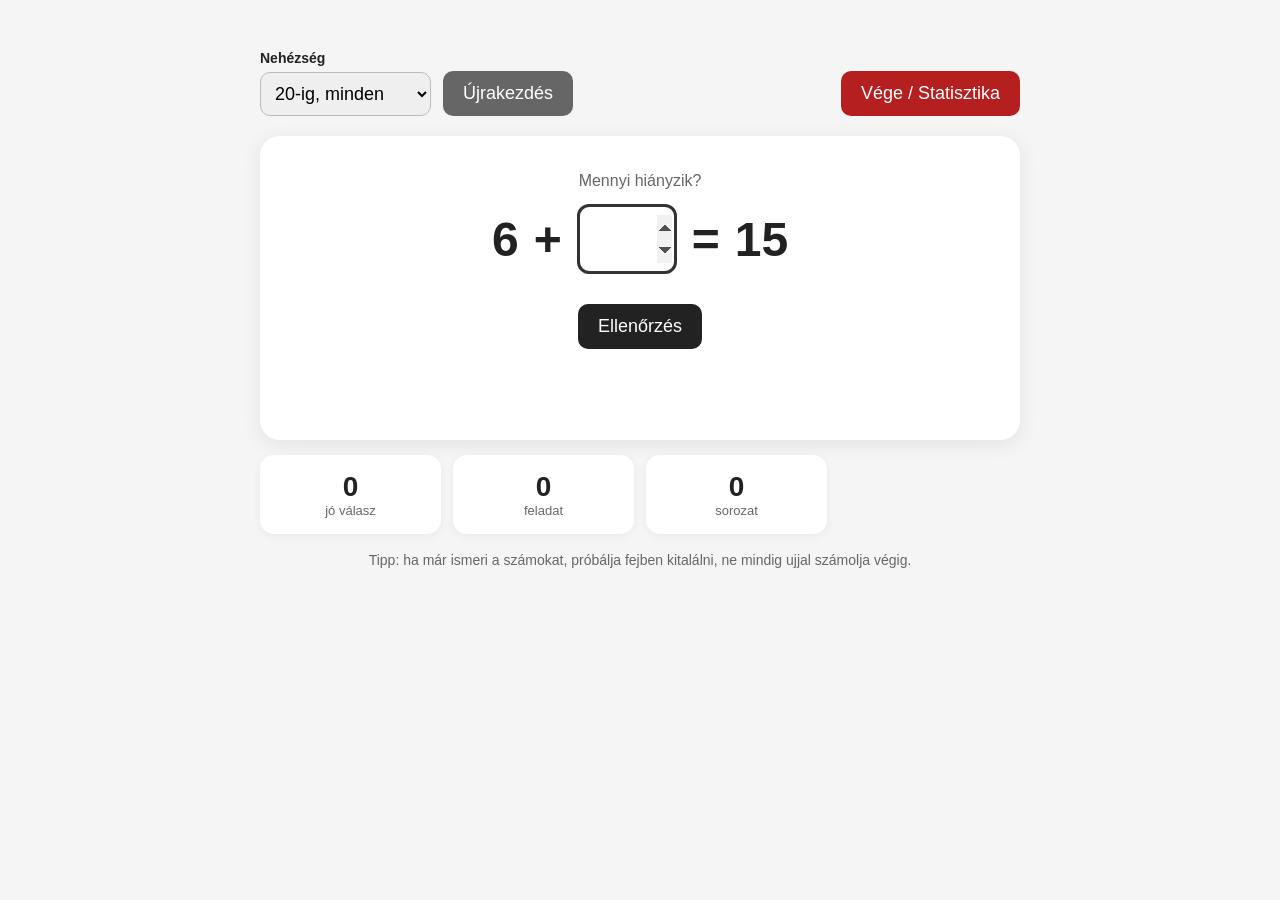
==== index.html @ 3ef678e2 "Add files via upload" ====
<!doctype html>
<html lang="hu">
<head>
    <meta charset="utf-8">
    <meta name="viewport" content="width=device-width, initial-scale=1">
    <title>Kiegészítés 20-ig</title>
    <style>
        * { box-sizing: border-box; }

        body {
            font-family: Arial, sans-serif;
            background: #f5f5f5;
            color: #222;
            margin: 0;
            padding: 20px;
        }

        .app {
            max-width: 760px;
            margin: 30px auto;
        }

        .toolbar {
            display: flex;
            gap: 12px;
            flex-wrap: wrap;
            align-items: end;
            margin-bottom: 20px;
        }

        label {
            font-size: 14px;
            font-weight: bold;
        }

        select, button, input { font-size: 18px; }

        select {
            display: block;
            margin-top: 6px;
            padding: 10px;
            border-radius: 10px;
            border: 1px solid #bbb;
        }

        button {
            padding: 12px 20px;
            border: 0;
            border-radius: 10px;
            cursor: pointer;
            background: #222;
            color: white;
        }

        button.secondary { background: #666; }
        button.finish { background: #b51f1f; margin-left: auto; }

        .card {
            background: white;
            border-radius: 20px;
            padding: 36px 20px;
            text-align: center;
            box-shadow: 0 4px 20px rgba(0,0,0,0.08);
        }

        .question-label { color: #666; margin-bottom: 14px; }

        .equation {
            display: flex;
            justify-content: center;
            align-items: center;
            gap: 15px;
            font-size: 48px;
            font-weight: bold;
            flex-wrap: wrap;
        }

        #answer {
            width: 100px;
            height: 70px;
            font-size: 42px;
            text-align: center;
            border-radius: 12px;
            border: 3px solid #bbb;
        }

        #answer:focus { outline: none; border-color: #333; }

        #feedback {
            margin-top: 20px;
            min-height: 35px;
            font-size: 22px;
            font-weight: bold;
        }

        .stats {
            display: grid;
            grid-template-columns: repeat(4, 1fr);
            gap: 12px;
            margin-top: 15px;
        }

        .stat {
            background: white;
            border-radius: 14px;
            padding: 16px;
            text-align: center;
            box-shadow: 0 2px 10px rgba(0,0,0,0.05);
        }

        .stat-number { font-size: 28px; font-weight: bold; }
        .stat-label { font-size: 13px; color: #666; }

        .tip {
            text-align: center;
            color: #666;
            font-size: 14px;
            margin-top: 18px;
        }

        .modal-backdrop {
            position: fixed;
            inset: 0;
            background: rgba(0,0,0,0.55);
            display: none;
            align-items: center;
            justify-content: center;
            padding: 20px;
            z-index: 1000;
        }

        .modal-backdrop.show { display: flex; }

        .modal {
            width: min(900px, 100%);
            max-height: 90vh;
            overflow: auto;
            background: white;
            border-radius: 20px;
            padding: 24px;
            box-shadow: 0 12px 50px rgba(0,0,0,0.25);
        }

        .modal-header {
            display: flex;
            justify-content: space-between;
            align-items: center;
            gap: 16px;
            margin-bottom: 16px;
        }

        .modal h2 { margin: 0; }

        .summary-grid {
            display: grid;
            grid-template-columns: repeat(4, 1fr);
            gap: 10px;
            margin: 18px 0 22px;
        }

        .summary-box {
            background: #f1f1f1;
            border-radius: 12px;
            padding: 14px;
            text-align: center;
        }

        .summary-box strong {
            display: block;
            font-size: 24px;
            margin-bottom: 4px;
        }

        table {
            width: 100%;
            border-collapse: collapse;
            font-size: 15px;
        }

        th, td {
            border-bottom: 1px solid #ddd;
            padding: 10px 8px;
            text-align: left;
        }

        th { background: #f7f7f7; position: sticky; top: 0; }
        tr.wrong { background: #fff0f0; }
        tr.correct-row { background: #f3fff3; }
        .status-ok { color: #087a16; font-weight: bold; }
        .status-wrong { color: #b00020; font-weight: bold; }

        .empty-state {
            padding: 30px 10px;
            text-align: center;
            color: #666;
        }

        .modal-actions {
            display: flex;
            gap: 10px;
            justify-content: flex-end;
            margin-top: 20px;
            flex-wrap: wrap;
        }

        @media print {
            body { background: white; padding: 0; }
            .app { display: none !important; }
            .modal-backdrop { position: static; display: block !important; background: white; padding: 0; }
            .modal { width: 100%; max-height: none; overflow: visible; box-shadow: none; border-radius: 0; padding: 0; }
            .modal-header button, .modal-actions { display: none !important; }
            .modal-header { margin-bottom: 10px; }
            .summary-grid { grid-template-columns: repeat(4, 1fr); }
            th { position: static; }
            tr { break-inside: avoid; }
        }

        @media (max-width: 650px) {
            .equation { font-size: 34px; }
            #answer { width: 80px; height: 60px; font-size: 34px; }
            .stats, .summary-grid { grid-template-columns: repeat(2, 1fr); }
            button.finish { margin-left: 0; }
            table { font-size: 13px; }
            th, td { padding: 8px 5px; }
        }
    </style>
</head>
<body>

<div class="app">
    <div class="toolbar">
        <label>
            Nehézség
            <select id="level">
                <option value="10">10-en belül</option>
                <option value="20easy">20-ig, könnyebb</option>
                <option value="20" selected>20-ig, minden</option>
            </select>
        </label>

        <button id="reset" class="secondary">Újrakezdés</button>
        <button id="finish" class="finish">Vége / Statisztika</button>
    </div>

    <div class="card">
        <div class="question-label">Mennyi hiányzik?</div>

        <div class="equation">
            <span id="start">7</span>
            <span>+</span>
            <input id="answer" type="number" min="0" max="20">
            <span>=</span>
            <span id="target">12</span>
        </div>

        <div style="margin-top: 30px;">
            <button id="check">Ellenőrzés</button>
        </div>

        <div id="feedback"></div>
    </div>

    <div class="stats">
        <div class="stat">
            <div class="stat-number" id="correct">0</div>
            <div class="stat-label">jó válasz</div>
        </div>
        <div class="stat">
            <div class="stat-number" id="total">0</div>
            <div class="stat-label">feladat</div>
        </div>
        <div class="stat">
            <div class="stat-number" id="streak">0</div>
            <div class="stat-label">sorozat</div>
        </div>
    </div>

    <div class="tip">
        Tipp: ha már ismeri a számokat, próbálja fejben kitalálni, ne mindig ujjal számolja végig.
    </div>
</div>

<div id="statsModal" class="modal-backdrop">
    <div class="modal">
        <div class="modal-header">
            <h2>Gyakorlás eredménye</h2>
            <button id="closeStats" class="secondary">Bezárás</button>
        </div>

        <div class="summary-grid">
            <div class="summary-box"><strong id="sumTotal">0</strong>feladat</div>
            <div class="summary-box"><strong id="sumCorrect">0</strong>helyes</div>
            <div class="summary-box"><strong id="sumPercent">0%</strong>eredmény</div>
            <div class="summary-box"><strong id="sumAvg">–</strong>medián válaszidő</div>
        </div>

        <div id="resultTableWrap"></div>

        <div class="modal-actions">
            <button id="printStats" class="secondary">Nyomtatás / PDF</button>
            <button id="downloadTxt" class="secondary">TXT letöltés</button>
            <button id="continueBtn" class="secondary">Folytatás</button>
            <button id="restartFromStats">Új gyakorlás</button>
        </div>
    </div>
</div>

<script>
let a = 7;
let b = 12;
let correct = 0;
let total = 0;
let streak = 0;
let locked = false;
let history = [];
let nextQuestionTimer = null;

let questionStartedAt = performance.now();

const startEl = document.getElementById("start");
const targetEl = document.getElementById("target");
const answerEl = document.getElementById("answer");
const feedbackEl = document.getElementById("feedback");
const correctEl = document.getElementById("correct");
const totalEl = document.getElementById("total");
const streakEl = document.getElementById("streak");
const checkButton = document.getElementById("check");
const levelEl = document.getElementById("level");
const statsModal = document.getElementById("statsModal");

function randomInt(min, max) {
    return Math.floor(Math.random() * (max - min + 1)) + min;
}

function formatSeconds(seconds) {
    return seconds.toFixed(1).replace(".", ",") + " mp";
}

function newQuestion() {
    if (nextQuestionTimer) { clearTimeout(nextQuestionTimer); nextQuestionTimer = null; }
    const level = levelEl.value;

    if (level === "10") {
        a = randomInt(1, 9);
        b = randomInt(a + 1, 10);
    } else if (level === "20easy") {
        if (Math.random() < 0.5) {
            a = randomInt(1, 9);
            b = randomInt(a + 1, 10);
        } else {
            a = randomInt(10, 19);
            b = randomInt(a + 1, 20);
        }
    } else {
        a = randomInt(1, 19);
        b = randomInt(a + 1, 20);
    }

    startEl.textContent = a;
    targetEl.textContent = b;
    answerEl.value = "";
    feedbackEl.textContent = "";
    locked = false;
    checkButton.textContent = "Ellenőrzés";
    answerEl.disabled = false;
    questionStartedAt = performance.now();
    answerEl.focus();
}

function checkAnswer() {
    if (locked) {
        newQuestion();
        return;
    }

    const value = answerEl.value.trim();
    if (value === "") {
        feedbackEl.textContent = "Írj be egy számot!";
        feedbackEl.style.color = "#b00020";
        return;
    }

    const answer = Number(value);
    const solution = b - a;
    const seconds = (performance.now() - questionStartedAt) / 1000;
    const isCorrect = answer === solution;

    total++;

    if (isCorrect) {
        correct++;
        streak++;
        feedbackEl.textContent = "✓ Ügyes!";
        feedbackEl.style.color = "green";
    } else {
        streak = 0;
        feedbackEl.textContent = "✗ A helyes válasz: " + solution;
        feedbackEl.style.color = "red";
    }

    history.push({
        number: total,
        a: a,
        b: b,
        answer: answer,
        solution: solution,
        correct: isCorrect,
        seconds: seconds
    });

    correctEl.textContent = correct;
    totalEl.textContent = total;
    streakEl.textContent = streak;

    locked = true;
    answerEl.disabled = true;
    checkButton.textContent = "Következő";

    // Rövid ideig látszik a visszajelzés, aztán automatikusan jön a következő.
    nextQuestionTimer = setTimeout(function() {
        nextQuestionTimer = null;
        newQuestion();
    }, 1000);
}

function renderStats() {
    document.getElementById("sumTotal").textContent = total;
    document.getElementById("sumCorrect").textContent = correct;
    document.getElementById("sumPercent").textContent = total ? Math.round(correct / total * 100) + "%" : "0%";

    if (history.length) {
        const times = history.map(item => item.seconds).sort((x, y) => x - y);
        const middle = Math.floor(times.length / 2);
        const median = times.length % 2
            ? times[middle]
            : (times[middle - 1] + times[middle]) / 2;
        document.getElementById("sumAvg").textContent = formatSeconds(median);
    } else {
        document.getElementById("sumAvg").textContent = "–";
    }

    const wrap = document.getElementById("resultTableWrap");

    if (history.length === 0) {
        wrap.innerHTML = '<div class="empty-state">Még nincs megoldott feladat.</div>';
        return;
    }

    let html = `
        <table>
            <thead>
                <tr>
                    <th>#</th>
                    <th>Feladat</th>
                    <th>Válasz</th>
                    <th>Helyes</th>
                    <th>Idő</th>
                    <th>Eredmény</th>
                </tr>
            </thead>
            <tbody>
    `;

    for (const item of history) {
        html += `
            <tr class="${item.correct ? 'correct-row' : 'wrong'}">
                <td>${item.number}.</td>
                <td><strong>${item.a} + ? = ${item.b}</strong></td>
                <td>${item.answer}</td>
                <td>${item.solution}</td>
                <td>${formatSeconds(item.seconds)}</td>
                <td class="${item.correct ? 'status-ok' : 'status-wrong'}">${item.correct ? '✓ jó' : '✗ hibás'}</td>
            </tr>
        `;
    }

    html += "</tbody></table>";
    wrap.innerHTML = html;
}


function downloadStatsTxt() {
    const percent = total ? Math.round(correct / total * 100) : 0;
    const times = history.map(item => item.seconds).sort((x, y) => x - y);
    const middle = Math.floor(times.length / 2);
    const median = history.length
        ? (times.length % 2 ? times[middle] : (times[middle - 1] + times[middle]) / 2)
        : 0;

    let text = "KIEGÉSZÍTÉS GYAKORLÁS – EREDMÉNY\n";
    text += "================================\n\n";
    text += `Feladatok: ${total}\n`;
    text += `Helyes: ${correct}\n`;
    text += `Eredmény: ${percent}%\n`;
    text += `Medián válaszidő: ${history.length ? formatSeconds(median) : "–"}\n\n`;
    text += "RÉSZLETES EREDMÉNYEK\n";
    text += "---------------------\n";

    for (const item of history) {
        text += `${item.number}. ${item.a} + ? = ${item.b} | válasz: ${item.answer} | helyes: ${item.solution} | idő: ${formatSeconds(item.seconds)} | ${item.correct ? "JÓ" : "HIBÁS"}\n`;
    }

    const blob = new Blob([text], { type: "text/plain;charset=utf-8" });
    const url = URL.createObjectURL(blob);
    const link = document.createElement("a");
    const now = new Date();
    const stamp = [
        now.getFullYear(),
        String(now.getMonth() + 1).padStart(2, "0"),
        String(now.getDate()).padStart(2, "0"),
        "_",
        String(now.getHours()).padStart(2, "0"),
        String(now.getMinutes()).padStart(2, "0")
    ].join("");

    link.href = url;
    link.download = `kiegeszites_eredmeny_${stamp}.txt`;
    document.body.appendChild(link);
    link.click();
    link.remove();
    URL.revokeObjectURL(url);
}

function showStats() {
    if (nextQuestionTimer) { clearTimeout(nextQuestionTimer); nextQuestionTimer = null; }
    renderStats();
    statsModal.classList.add("show");
}

function hideStats() {
    statsModal.classList.remove("show");
    if (!locked) answerEl.focus();
}

function resetPractice() {
    if (nextQuestionTimer) { clearTimeout(nextQuestionTimer); nextQuestionTimer = null; }
    correct = 0;
    total = 0;
    streak = 0;
    history = [];
    correctEl.textContent = "0";
    totalEl.textContent = "0";
    streakEl.textContent = "0";
    hideStats();
    newQuestion();
}

checkButton.addEventListener("click", checkAnswer);

answerEl.addEventListener("keydown", function(event) {
    if (event.key === "Enter") checkAnswer();
});

levelEl.addEventListener("change", newQuestion);
document.getElementById("reset").addEventListener("click", resetPractice);
document.getElementById("finish").addEventListener("click", showStats);
document.getElementById("closeStats").addEventListener("click", hideStats);
document.getElementById("printStats").addEventListener("click", function() { window.print(); });
document.getElementById("downloadTxt").addEventListener("click", downloadStatsTxt);
document.getElementById("continueBtn").addEventListener("click", hideStats);
document.getElementById("restartFromStats").addEventListener("click", resetPractice);

statsModal.addEventListener("click", function(event) {
    if (event.target === statsModal) hideStats();
});

newQuestion();
</script>

</body>
</html>
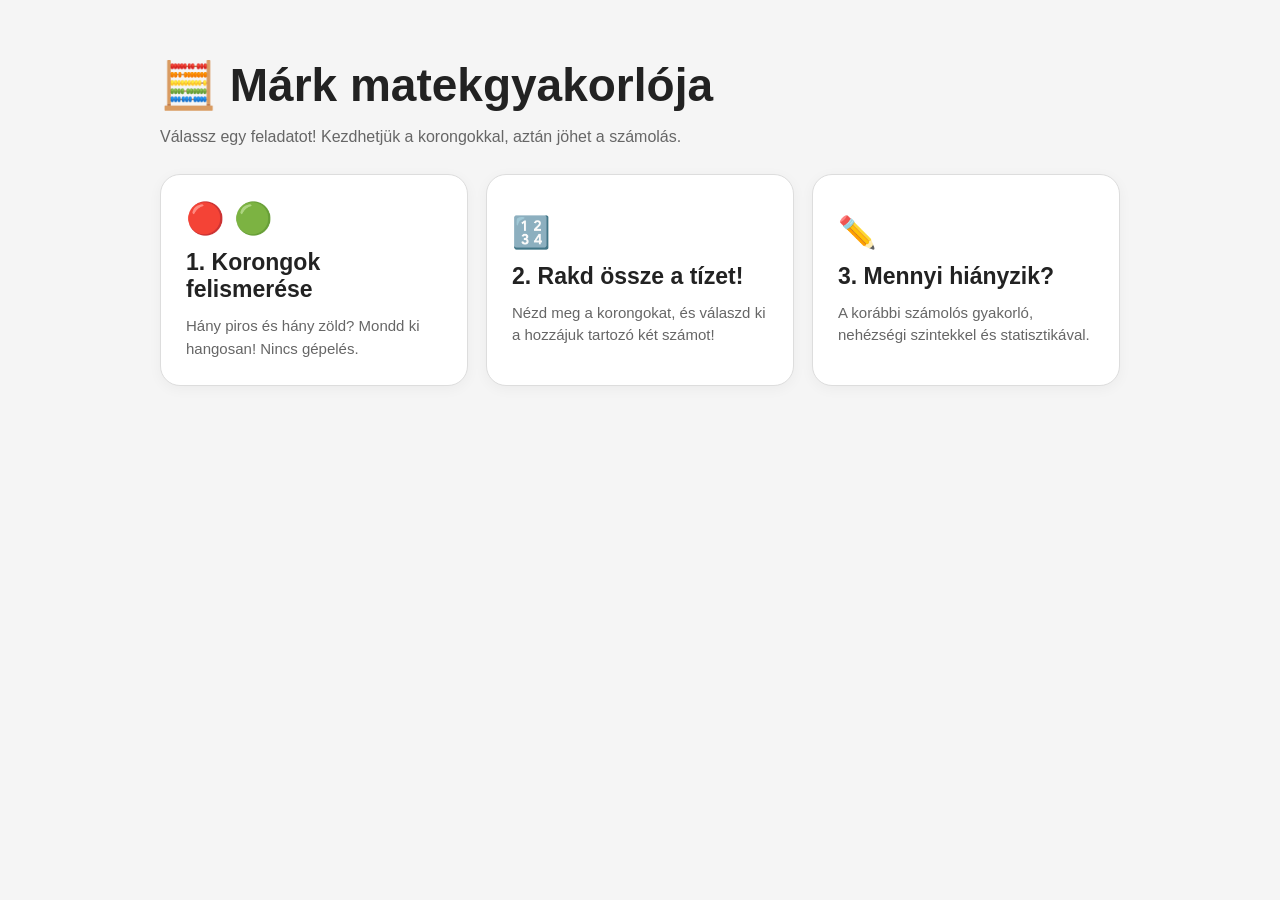
==== commit 0fc501d8: "Korongos matekfeladatok es statisztika" ====
--- a/index.html
+++ b/index.html
@@ -4,7 +4,7 @@
 <head>
     <meta charset="utf-8">
     <meta name="viewport" content="width=device-width, initial-scale=1">
-    <title>Kiegészítés 20-ig</title>
+    <title>Márk matekgyakorlója</title>
     <style>
         * { box-sizing: border-box; }
 
@@ -205,6 +205,8 @@
         }
 
         @media print {
+            body:has(#choiceStatsModal.show) #statsModal { display:none !important; }
+            body:has(#statsModal.show) #choiceStatsModal { display:none !important; }
             body { background: white; padding: 0; }
             .app { display: none !important; }
             .modal-backdrop { position: static; display: block !important; background: white; padding: 0; }
@@ -224,11 +226,103 @@
             table { font-size: 13px; }
             th, td { padding: 8px 5px; }
         }
+
+        .home, .practice-view {max-width:960px;margin:24px auto;}
+        .home h1 {font-size:clamp(30px,5vw,46px);margin-bottom:8px;}
+        .home p {color:#666;margin-bottom:28px;}
+        .mode-grid {display:grid;grid-template-columns:repeat(auto-fit,minmax(245px,1fr));gap:18px;}
+        .mode-card {display:block;text-align:left;background:white;color:#222;border:1px solid #ddd;border-radius:20px;padding:25px;min-height:195px;box-shadow:0 3px 14px #0000000b;}
+        .mode-card strong {display:block;font-size:23px;margin:12px 0;}
+        .mode-card small {display:block;color:#666;font-size:15px;line-height:1.5;}
+        .mode-card:hover {border-color:#777;transform:translateY(-2px);}
+        .mode-icon {font-size:31px;}
+        .practice-view {display:none;}
+        .back-button {background:transparent;color:#444;border:1px solid #bbb;margin-bottom:16px;font-size:16px;}
+        .practice-panel {background:white;border-radius:20px;padding:24px;box-shadow:0 4px 20px #0000000c;}
+        .practice-head {display:flex;align-items:center;justify-content:space-between;gap:12px;flex-wrap:wrap;}
+        .practice-head h2 {margin:0;font-size:23px;}
+        .disc-grid {display:grid;grid-template-columns:repeat(5,minmax(0,1fr));gap:8px;margin:24px auto 16px;max-width:900px;}
+        .disc {width:100%;aspect-ratio:1;border-radius:50%;background:#14a34a;}
+        .disc.red {background:#df2424;}
+        .disc.green {background:#14a34a;}
+        .disc-equation {text-align:center;font-size:clamp(26px,5vw,36px);font-weight:bold;margin:14px 0;}
+        .red-text {color:#df2424;} .green-text {color:#149c46;}
+        .answer-toggle {width:100%;background:transparent;color:#333;border:1px solid #bbb;margin-top:12px;}
+        .muted-note {color:#777;text-align:center;font-size:15px;margin-top:12px;}
+        .choice-layout {display:grid;grid-template-columns:1fr 1fr;gap:20px;margin-top:22px;}
+        .choice-column h3 {text-align:center;margin:0 0 12px;}
+        .number-choices {display:grid;grid-template-columns:repeat(3,minmax(0,1fr));gap:8px;}
+        .number-choice {background:#fafafa;border:2px solid #ddd;color:#222;font-size:clamp(22px,4vw,34px);font-weight:bold;min-height:65px;padding:6px;}
+        .number-choice.red-choice {color:#df2424;} .number-choice.green-choice {color:#149c46;}
+        .number-choice.selected-red {background:#ffe4e4;border-color:#df2424;}
+        .number-choice.selected-green {background:#e0f7e8;border-color:#149c46;}
+        .choice-result {font-size:clamp(30px,5vw,42px);font-weight:bold;text-align:center;margin:22px 0 10px;}
+        .choice-feedback {text-align:center;min-height:32px;font-size:21px;font-weight:bold;}
+        .choice-actions {display:flex;justify-content:center;gap:12px;flex-wrap:wrap;margin-top:16px;}
+        .choice-actions button:disabled {opacity:.4;cursor:not-allowed;}
+        @media(max-width:550px) {.practice-panel{padding:14px}.disc-grid{gap:5px}.choice-layout{gap:10px}.number-choices{gap:5px}.number-choice{min-height:53px}}
     </style>
 </head>
 <body>
 
-<div class="app">
+
+<section id="home" class="home">
+  <h1>🧮 Márk matekgyakorlója</h1>
+  <p>Válassz egy feladatot! Kezdhetjük a korongokkal, aztán jöhet a számolás.</p>
+  <div class="mode-grid">
+    <button class="mode-card" data-mode="discs"><span class="mode-icon">🔴 🟢</span><strong>1. Korongok felismerése</strong><small>Hány piros és hány zöld? Mondd ki hangosan! Nincs gépelés.</small></button>
+    <button class="mode-card" data-mode="choose"><span class="mode-icon">🔢</span><strong>2. Rakd össze a tízet!</strong><small>Nézd meg a korongokat, és válaszd ki a hozzájuk tartozó két számot!</small></button>
+    <button class="mode-card" data-mode="existing"><span class="mode-icon">✏️</span><strong>3. Mennyi hiányzik?</strong><small>A korábbi számolós gyakorló, nehézségi szintekkel és statisztikával.</small></button>
+  </div>
+</section>
+<section id="discsView" class="practice-view">
+  <button class="back-button" data-home>← Főmenü</button>
+  <div class="practice-panel">
+    <div class="practice-head"><h2>Fordítsd át a korongokat!</h2><button id="newDiscs" class="secondary">⤨ Új feladat</button></div>
+    <div id="discGrid" class="disc-grid" aria-label="Tíz piros és zöld korong"></div>
+    <div id="discEquation" class="disc-equation" aria-live="polite">? + ? = 10</div>
+    <button id="toggleDiscs" class="answer-toggle">Mutasd a választ</button>
+    <div class="muted-note">Márk mondja meg, mennyi a piros és mennyi a zöld. A választ te fedheted fel.</div>
+  </div>
+</section>
+<section id="chooseView" class="practice-view">
+  <button class="back-button" data-home>← Főmenü</button>
+  <div class="practice-panel">
+    <div class="practice-head"><h2>Rakd össze a tízet!</h2><button id="choiceStatsBtn" class="secondary">Vége / Statisztika</button></div>
+    <div id="choiceDiscGrid" class="disc-grid" aria-label="A kirakandó tíz korong"></div>
+    <div class="muted-note">Nézd meg a korongokat! Hány piros és hány zöld van?</div>
+    <div class="choice-layout">
+      <div class="choice-column"><h3 class="red-text">🔴 Piros</h3><div id="redChoices" class="number-choices"></div></div>
+      <div class="choice-column"><h3 class="green-text">🟢 Zöld</h3><div id="greenChoices" class="number-choices"></div></div>
+    </div>
+    <div id="choiceResult" class="choice-result"><span class="red-text">?</span> + <span class="green-text">?</span> = 10</div>
+    <div id="choiceFeedback" class="choice-feedback" aria-live="polite"></div>
+    <div class="choice-actions"><span id="choiceProgress" class="muted-note" aria-live="polite">0 feladat · 0 helyes</span></div>
+    <div class="muted-note">Válaszd ki pontosan a fenti piros és zöld korongok számát! A 0 is választható.</div>
+  </div>
+</section>
+
+<div id="choiceStatsModal" class="modal-backdrop" role="dialog" aria-modal="true" aria-label="Korongos gyakorlás eredménye">
+  <div class="modal">
+    <div class="modal-header"><h2>Korongos gyakorlás eredménye</h2><button id="closeChoiceStats" class="secondary">Bezárás</button></div>
+    <div class="summary-grid">
+      <div class="summary-box"><strong id="choiceSumTotal">0</strong>feladat</div>
+      <div class="summary-box"><strong id="choiceSumCorrect">0</strong>helyes</div>
+      <div class="summary-box"><strong id="choiceSumPercent">0%</strong>eredmény</div>
+      <div class="summary-box"><strong id="choiceSumMedian">–</strong>medián válaszidő</div>
+    </div>
+    <div id="choiceStatsTable"></div>
+    <div class="modal-actions">
+      <button id="printChoiceStats" class="secondary">Nyomtatás / PDF</button>
+      <button id="downloadChoiceStats" class="secondary">TXT letöltés</button>
+      <button id="continueChoiceStats" class="secondary">Folytatás</button>
+      <button id="restartChoiceStats">Új gyakorlás</button>
+    </div>
+  </div>
+</div>
+
+<div class="app" id="existingView" style="display:none">
+    <button class="back-button" data-home>← Főmenü</button>
     <div class="toolbar">
         <label>
             Nehézség
@@ -566,6 +660,186 @@
 });
 
 newQuestion();
+
+// Főmenü és a két új korongos gyakorlási mód.
+const homeView = document.getElementById('home');
+const views = {discs: document.getElementById('discsView'), choose: document.getElementById('chooseView'), existing: document.getElementById('existingView')};
+function showMode(mode) {
+    homeView.style.display = mode ? 'none' : 'block';
+    Object.entries(views).forEach(([name, view]) => { view.style.display = name === mode ? 'block' : 'none'; });
+    if (mode === 'discs') newDiscExercise();
+    if (mode === 'choose') resetChoiceExercise();
+    if (mode === 'existing') answerEl.focus();
+    window.scrollTo(0, 0);
+}
+document.querySelectorAll('[data-mode]').forEach(btn => btn.addEventListener('click', () => showMode(btn.dataset.mode)));
+document.querySelectorAll('[data-home]').forEach(btn => btn.addEventListener('click', () => {
+    if (nextQuestionTimer) { clearTimeout(nextQuestionTimer); nextQuestionTimer = null; }
+    if (choiceNextTimer !== null) { clearTimeout(choiceNextTimer); choiceNextTimer = null; }
+    statsModal.classList.remove('show');
+    choiceModal.classList.remove('show');
+    showMode(null);
+}));
+
+let redDiscCount = 0;
+let discAnswerVisible = false;
+function renderDiscs() {
+    const grid = document.getElementById('discGrid');
+    grid.replaceChildren();
+    for (let i = 0; i < 10; i++) {
+        const disc = document.createElement('div');
+        disc.className = 'disc ' + (i < redDiscCount ? 'red' : 'green');
+        grid.appendChild(disc);
+    }
+    document.getElementById('discEquation').innerHTML = discAnswerVisible
+        ? `<span class="red-text">${redDiscCount}</span> + <span class="green-text">${10-redDiscCount}</span> = 10`
+        : '<span class="red-text">?</span> + <span class="green-text">?</span> = 10';
+    document.getElementById('toggleDiscs').textContent = discAnswerVisible ? 'Takard el a választ' : 'Mutasd a választ';
+}
+function newDiscExercise() {
+    // Ne legyen kétszer egymás után ugyanaz a feladat.
+    let next;
+    do { next = randomInt(0, 10); } while (next === redDiscCount);
+    redDiscCount = next;
+    discAnswerVisible = false;
+    renderDiscs();
+}
+document.getElementById('newDiscs').addEventListener('click', newDiscExercise);
+document.getElementById('toggleDiscs').addEventListener('click', () => { discAnswerVisible = !discAnswerVisible; renderDiscs(); });
+
+let selectedRed = null;
+let selectedGreen = null;
+let choiceChecked = false;
+let targetChoiceRed = null;
+let choiceStartedAt = performance.now();
+let choiceHistory = [];
+let choiceNextTimer = null;
+const choiceModal = document.getElementById('choiceStatsModal');
+
+function renderChoiceDiscs() {
+    const grid = document.getElementById('choiceDiscGrid');
+    grid.replaceChildren();
+    for (let i = 0; i < 10; i++) {
+        const disc = document.createElement('div');
+        disc.className = 'disc ' + (i < targetChoiceRed ? 'red' : 'green');
+        grid.appendChild(disc);
+    }
+}
+function renderChoices() {
+    for (const [color, parentId, selected] of [['red','redChoices',selectedRed], ['green','greenChoices',selectedGreen]]) {
+        const parent = document.getElementById(parentId);
+        parent.replaceChildren();
+        for (let number = 0; number <= 10; number++) {
+            const btn = document.createElement('button');
+            btn.className = `number-choice ${color}-choice` + (number === selected ? ` selected-${color}` : '');
+            btn.textContent = number;
+            btn.disabled = choiceChecked;
+            btn.setAttribute('aria-pressed', number === selected ? 'true' : 'false');
+            btn.addEventListener('click', () => {
+                if (choiceChecked) return;
+                if (color === 'red') selectedRed = number;
+                else selectedGreen = number;
+                renderChoices();
+                if (selectedRed !== null && selectedGreen !== null) submitChoice();
+            });
+            parent.appendChild(btn);
+        }
+    }
+    document.getElementById('choiceResult').innerHTML = `<span class="red-text">${selectedRed ?? '?'}</span> + <span class="green-text">${selectedGreen ?? '?'}</span> = 10`;
+}
+function nextChoiceExercise() {
+    if (choiceNextTimer !== null) { clearTimeout(choiceNextTimer); choiceNextTimer = null; }
+    let next;
+    do { next = randomInt(0, 10); } while (next === targetChoiceRed);
+    targetChoiceRed = next;
+    selectedRed = null;
+    selectedGreen = null;
+    choiceChecked = false;
+    document.getElementById('choiceFeedback').textContent = '';
+    renderChoiceDiscs();
+    renderChoices();
+    choiceStartedAt = performance.now();
+}
+function updateChoiceProgress() {
+    const correctCount = choiceHistory.filter(x => x.correct).length;
+    document.getElementById('choiceProgress').textContent = `${choiceHistory.length} feladat · ${correctCount} helyes`;
+}
+function submitChoice() {
+    if (choiceChecked || selectedRed === null || selectedGreen === null) return;
+    choiceChecked = true;
+    const correctChoice = selectedRed === targetChoiceRed && selectedGreen === 10 - targetChoiceRed;
+    const seconds = (performance.now() - choiceStartedAt) / 1000;
+    choiceHistory.push({number: choiceHistory.length + 1, red: targetChoiceRed, green: 10 - targetChoiceRed, selectedRed, selectedGreen, correct: correctChoice, seconds});
+    const feedback = document.getElementById('choiceFeedback');
+    feedback.textContent = correctChoice ? '✓ Jó!' : `✗ Rossz! A helyes válasz: ${targetChoiceRed} + ${10 - targetChoiceRed}`;
+    feedback.style.color = correctChoice ? '#14843e' : '#b00020';
+    updateChoiceProgress();
+    renderChoices();
+    choiceNextTimer = setTimeout(() => { choiceNextTimer = null; nextChoiceExercise(); }, 1600);
+}
+function choiceMedian() {
+    if (!choiceHistory.length) return null;
+    const times = choiceHistory.map(x => x.seconds).sort((a,b) => a-b);
+    const mid = Math.floor(times.length / 2);
+    return times.length % 2 ? times[mid] : (times[mid-1]+times[mid])/2;
+}
+function renderChoiceStats() {
+    const total = choiceHistory.length;
+    const correctCount = choiceHistory.filter(x => x.correct).length;
+    document.getElementById('choiceSumTotal').textContent = total;
+    document.getElementById('choiceSumCorrect').textContent = correctCount;
+    document.getElementById('choiceSumPercent').textContent = total ? Math.round(correctCount/total*100)+'%' : '0%';
+    const median = choiceMedian();
+    document.getElementById('choiceSumMedian').textContent = median === null ? '–' : formatSeconds(median);
+    const wrap = document.getElementById('choiceStatsTable');
+    if (!total) { wrap.innerHTML = '<div class="empty-state">Még nincs megoldott feladat.</div>'; return; }
+    const rows = choiceHistory.map(x => `<tr class="${x.correct ? 'correct-row' : 'wrong'}"><td>${x.number}.</td><td>${x.red} + ${x.green} = 10</td><td>${x.selectedRed} + ${x.selectedGreen}</td><td>${formatSeconds(x.seconds)}</td><td class="${x.correct ? 'status-ok' : 'status-wrong'}">${x.correct ? '✓ jó' : '✗ hibás'}</td></tr>`).join('');
+    wrap.innerHTML = `<table><thead><tr><th>#</th><th>Feladat</th><th>Válasz</th><th>Idő</th><th>Eredmény</th></tr></thead><tbody>${rows}</tbody></table>`;
+}
+function openChoiceStats() {
+    if (choiceNextTimer !== null) { clearTimeout(choiceNextTimer); choiceNextTimer = null; }
+    renderChoiceStats();
+    choiceModal.classList.add('show');
+}
+function closeChoiceStats() {
+    choiceModal.classList.remove('show');
+    if (choiceChecked) nextChoiceExercise();
+    else choiceStartedAt = performance.now();
+}
+function restartChoicePractice() {
+    choiceHistory = [];
+    updateChoiceProgress();
+    choiceModal.classList.remove('show');
+    nextChoiceExercise();
+}
+function downloadChoiceStats() {
+    const total = choiceHistory.length;
+    const correctCount = choiceHistory.filter(x => x.correct).length;
+    const median = choiceMedian();
+    let content = 'KORONGOS GYAKORLÁS – EREDMÉNY\n================================\n\n';
+    content += `Feladatok: ${total}\nHelyes: ${correctCount}\nEredmény: ${total ? Math.round(correctCount/total*100) : 0}%\nMedián válaszidő: ${median === null ? '–' : formatSeconds(median)}\n\nRÉSZLETES EREDMÉNYEK\n---------------------\n`;
+    for (const x of choiceHistory) content += `${x.number}. ${x.red} + ${x.green} = 10 | válasz: ${x.selectedRed} + ${x.selectedGreen} | idő: ${formatSeconds(x.seconds)} | ${x.correct ? 'JÓ' : 'HIBÁS'}\n`;
+    const blob = new Blob([content], {type:'text/plain;charset=utf-8'});
+    const url = URL.createObjectURL(blob);
+    const link = document.createElement('a');
+    const now = new Date();
+    const stamp = `${now.getFullYear()}${String(now.getMonth()+1).padStart(2,'0')}${String(now.getDate()).padStart(2,'0')}_${String(now.getHours()).padStart(2,'0')}${String(now.getMinutes()).padStart(2,'0')}`;
+    link.href = url;
+    link.download = `korongos_eredmeny_${stamp}.txt`;
+    document.body.appendChild(link);
+    link.click(); link.remove();
+    setTimeout(() => URL.revokeObjectURL(url), 1000);
+}
+document.getElementById('choiceStatsBtn').addEventListener('click', openChoiceStats);
+document.getElementById('closeChoiceStats').addEventListener('click', closeChoiceStats);
+document.getElementById('continueChoiceStats').addEventListener('click', closeChoiceStats);
+document.getElementById('restartChoiceStats').addEventListener('click', restartChoicePractice);
+document.getElementById('printChoiceStats').addEventListener('click', () => window.print());
+document.getElementById('downloadChoiceStats').addEventListener('click', downloadChoiceStats);
+choiceModal.addEventListener('click', e => {if(e.target === choiceModal) closeChoiceStats();});
+function resetChoiceExercise() { restartChoicePractice(); }
+resetChoiceExercise();
+
 </script>
 
 </body>
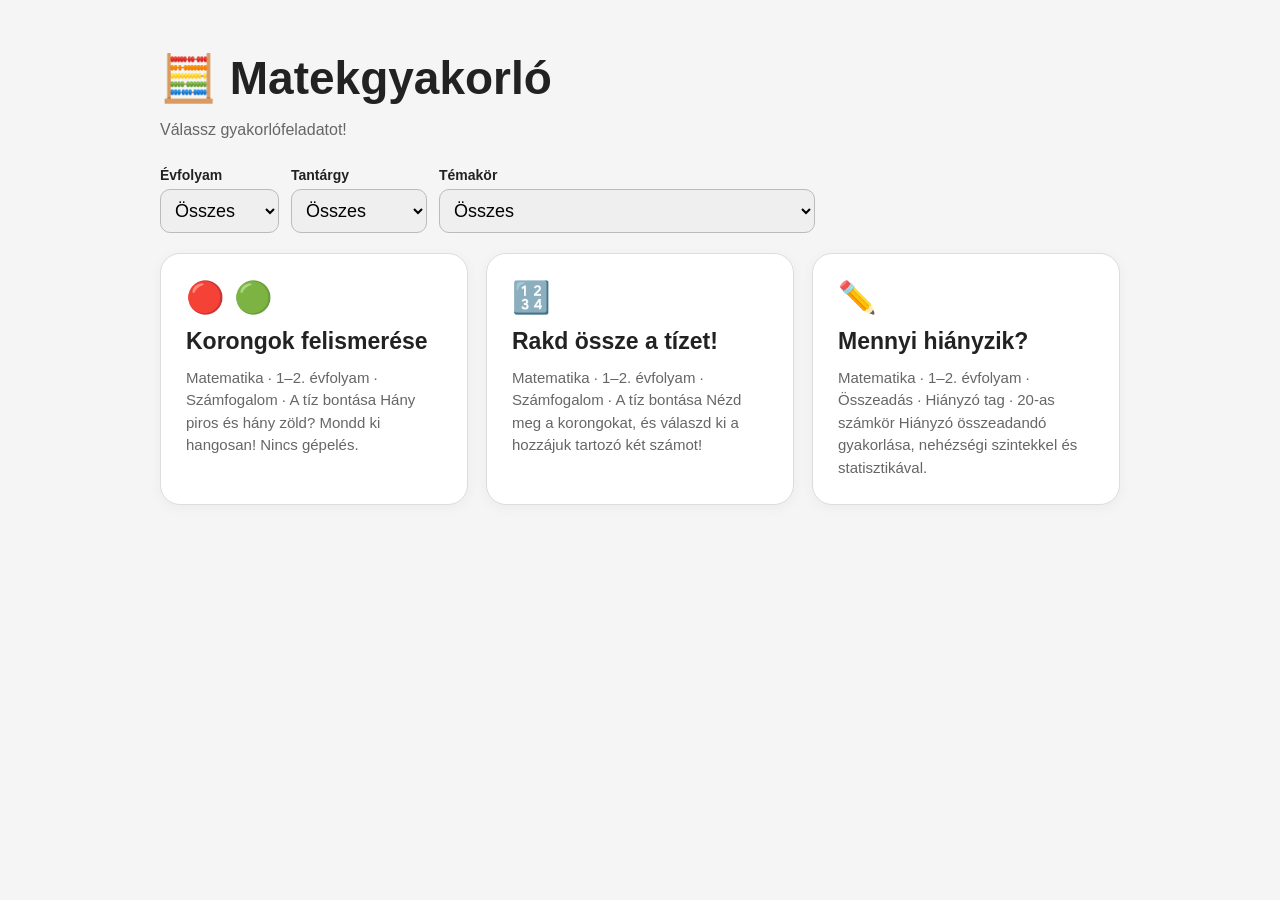
==== commit 9dac1ef3: "Modularize exercises and add home page" ====
--- a/index.html
+++ b/index.html
@@ -1,846 +1,3 @@
-
-<!doctype html>
-<html lang="hu">
-<head>
-    <meta charset="utf-8">
-    <meta name="viewport" content="width=device-width, initial-scale=1">
-    <title>Márk matekgyakorlója</title>
-    <style>
-        * { box-sizing: border-box; }
-
-        body {
-            font-family: Arial, sans-serif;
-            background: #f5f5f5;
-            color: #222;
-            margin: 0;
-            padding: 20px;
-        }
-
-        .app {
-            max-width: 760px;
-            margin: 30px auto;
-        }
-
-        .toolbar {
-            display: flex;
-            gap: 12px;
-            flex-wrap: wrap;
-            align-items: end;
-            margin-bottom: 20px;
-        }
-
-        label {
-            font-size: 14px;
-            font-weight: bold;
-        }
-
-        select, button, input { font-size: 18px; }
-
-        select {
-            display: block;
-            margin-top: 6px;
-            padding: 10px;
-            border-radius: 10px;
-            border: 1px solid #bbb;
-        }
-
-        button {
-            padding: 12px 20px;
-            border: 0;
-            border-radius: 10px;
-            cursor: pointer;
-            background: #222;
-            color: white;
-        }
-
-        button.secondary { background: #666; }
-        button.finish { background: #b51f1f; margin-left: auto; }
-
-        .card {
-            background: white;
-            border-radius: 20px;
-            padding: 36px 20px;
-            text-align: center;
-            box-shadow: 0 4px 20px rgba(0,0,0,0.08);
-        }
-
-        .question-label { color: #666; margin-bottom: 14px; }
-
-        .equation {
-            display: flex;
-            justify-content: center;
-            align-items: center;
-            gap: 15px;
-            font-size: 48px;
-            font-weight: bold;
-            flex-wrap: wrap;
-        }
-
-        #answer {
-            width: 100px;
-            height: 70px;
-            font-size: 42px;
-            text-align: center;
-            border-radius: 12px;
-            border: 3px solid #bbb;
-        }
-
-        #answer:focus { outline: none; border-color: #333; }
-
-        #feedback {
-            margin-top: 20px;
-            min-height: 35px;
-            font-size: 22px;
-            font-weight: bold;
-        }
-
-        .stats {
-            display: grid;
-            grid-template-columns: repeat(4, 1fr);
-            gap: 12px;
-            margin-top: 15px;
-        }
-
-        .stat {
-            background: white;
-            border-radius: 14px;
-            padding: 16px;
-            text-align: center;
-            box-shadow: 0 2px 10px rgba(0,0,0,0.05);
-        }
-
-        .stat-number { font-size: 28px; font-weight: bold; }
-        .stat-label { font-size: 13px; color: #666; }
-
-        .tip {
-            text-align: center;
-            color: #666;
-            font-size: 14px;
-            margin-top: 18px;
-        }
-
-        .modal-backdrop {
-            position: fixed;
-            inset: 0;
-            background: rgba(0,0,0,0.55);
-            display: none;
-            align-items: center;
-            justify-content: center;
-            padding: 20px;
-            z-index: 1000;
-        }
-
-        .modal-backdrop.show { display: flex; }
-
-        .modal {
-            width: min(900px, 100%);
-            max-height: 90vh;
-            overflow: auto;
-            background: white;
-            border-radius: 20px;
-            padding: 24px;
-            box-shadow: 0 12px 50px rgba(0,0,0,0.25);
-        }
-
-        .modal-header {
-            display: flex;
-            justify-content: space-between;
-            align-items: center;
-            gap: 16px;
-            margin-bottom: 16px;
-        }
-
-        .modal h2 { margin: 0; }
-
-        .summary-grid {
-            display: grid;
-            grid-template-columns: repeat(4, 1fr);
-            gap: 10px;
-            margin: 18px 0 22px;
-        }
-
-        .summary-box {
-            background: #f1f1f1;
-            border-radius: 12px;
-            padding: 14px;
-            text-align: center;
-        }
-
-        .summary-box strong {
-            display: block;
-            font-size: 24px;
-            margin-bottom: 4px;
-        }
-
-        table {
-            width: 100%;
-            border-collapse: collapse;
-            font-size: 15px;
-        }
-
-        th, td {
-            border-bottom: 1px solid #ddd;
-            padding: 10px 8px;
-            text-align: left;
-        }
-
-        th { background: #f7f7f7; position: sticky; top: 0; }
-        tr.wrong { background: #fff0f0; }
-        tr.correct-row { background: #f3fff3; }
-        .status-ok { color: #087a16; font-weight: bold; }
-        .status-wrong { color: #b00020; font-weight: bold; }
-
-        .empty-state {
-            padding: 30px 10px;
-            text-align: center;
-            color: #666;
-        }
-
-        .modal-actions {
-            display: flex;
-            gap: 10px;
-            justify-content: flex-end;
-            margin-top: 20px;
-            flex-wrap: wrap;
-        }
-
-        @media print {
-            body:has(#choiceStatsModal.show) #statsModal { display:none !important; }
-            body:has(#statsModal.show) #choiceStatsModal { display:none !important; }
-            body { background: white; padding: 0; }
-            .app { display: none !important; }
-            .modal-backdrop { position: static; display: block !important; background: white; padding: 0; }
-            .modal { width: 100%; max-height: none; overflow: visible; box-shadow: none; border-radius: 0; padding: 0; }
-            .modal-header button, .modal-actions { display: none !important; }
-            .modal-header { margin-bottom: 10px; }
-            .summary-grid { grid-template-columns: repeat(4, 1fr); }
-            th { position: static; }
-            tr { break-inside: avoid; }
-        }
-
-        @media (max-width: 650px) {
-            .equation { font-size: 34px; }
-            #answer { width: 80px; height: 60px; font-size: 34px; }
-            .stats, .summary-grid { grid-template-columns: repeat(2, 1fr); }
-            button.finish { margin-left: 0; }
-            table { font-size: 13px; }
-            th, td { padding: 8px 5px; }
-        }
-
-        .home, .practice-view {max-width:960px;margin:24px auto;}
-        .home h1 {font-size:clamp(30px,5vw,46px);margin-bottom:8px;}
-        .home p {color:#666;margin-bottom:28px;}
-        .mode-grid {display:grid;grid-template-columns:repeat(auto-fit,minmax(245px,1fr));gap:18px;}
-        .mode-card {display:block;text-align:left;background:white;color:#222;border:1px solid #ddd;border-radius:20px;padding:25px;min-height:195px;box-shadow:0 3px 14px #0000000b;}
-        .mode-card strong {display:block;font-size:23px;margin:12px 0;}
-        .mode-card small {display:block;color:#666;font-size:15px;line-height:1.5;}
-        .mode-card:hover {border-color:#777;transform:translateY(-2px);}
-        .mode-icon {font-size:31px;}
-        .practice-view {display:none;}
-        .back-button {background:transparent;color:#444;border:1px solid #bbb;margin-bottom:16px;font-size:16px;}
-        .practice-panel {background:white;border-radius:20px;padding:24px;box-shadow:0 4px 20px #0000000c;}
-        .practice-head {display:flex;align-items:center;justify-content:space-between;gap:12px;flex-wrap:wrap;}
-        .practice-head h2 {margin:0;font-size:23px;}
-        .disc-grid {display:grid;grid-template-columns:repeat(5,minmax(0,1fr));gap:8px;margin:24px auto 16px;max-width:900px;}
-        .disc {width:100%;aspect-ratio:1;border-radius:50%;background:#14a34a;}
-        .disc.red {background:#df2424;}
-        .disc.green {background:#14a34a;}
-        .disc-equation {text-align:center;font-size:clamp(26px,5vw,36px);font-weight:bold;margin:14px 0;}
-        .red-text {color:#df2424;} .green-text {color:#149c46;}
-        .answer-toggle {width:100%;background:transparent;color:#333;border:1px solid #bbb;margin-top:12px;}
-        .muted-note {color:#777;text-align:center;font-size:15px;margin-top:12px;}
-        .choice-layout {display:grid;grid-template-columns:1fr 1fr;gap:20px;margin-top:22px;}
-        .choice-column h3 {text-align:center;margin:0 0 12px;}
-        .number-choices {display:grid;grid-template-columns:repeat(3,minmax(0,1fr));gap:8px;}
-        .number-choice {background:#fafafa;border:2px solid #ddd;color:#222;font-size:clamp(22px,4vw,34px);font-weight:bold;min-height:65px;padding:6px;}
-        .number-choice.red-choice {color:#df2424;} .number-choice.green-choice {color:#149c46;}
-        .number-choice.selected-red {background:#ffe4e4;border-color:#df2424;}
-        .number-choice.selected-green {background:#e0f7e8;border-color:#149c46;}
-        .choice-result {font-size:clamp(30px,5vw,42px);font-weight:bold;text-align:center;margin:22px 0 10px;}
-        .choice-feedback {text-align:center;min-height:32px;font-size:21px;font-weight:bold;}
-        .choice-actions {display:flex;justify-content:center;gap:12px;flex-wrap:wrap;margin-top:16px;}
-        .choice-actions button:disabled {opacity:.4;cursor:not-allowed;}
-        @media(max-width:550px) {.practice-panel{padding:14px}.disc-grid{gap:5px}.choice-layout{gap:10px}.number-choices{gap:5px}.number-choice{min-height:53px}}
-    </style>
-</head>
-<body>
-
-
-<section id="home" class="home">
-  <h1>🧮 Márk matekgyakorlója</h1>
-  <p>Válassz egy feladatot! Kezdhetjük a korongokkal, aztán jöhet a számolás.</p>
-  <div class="mode-grid">
-    <button class="mode-card" data-mode="discs"><span class="mode-icon">🔴 🟢</span><strong>1. Korongok felismerése</strong><small>Hány piros és hány zöld? Mondd ki hangosan! Nincs gépelés.</small></button>
-    <button class="mode-card" data-mode="choose"><span class="mode-icon">🔢</span><strong>2. Rakd össze a tízet!</strong><small>Nézd meg a korongokat, és válaszd ki a hozzájuk tartozó két számot!</small></button>
-    <button class="mode-card" data-mode="existing"><span class="mode-icon">✏️</span><strong>3. Mennyi hiányzik?</strong><small>A korábbi számolós gyakorló, nehézségi szintekkel és statisztikával.</small></button>
-  </div>
-</section>
-<section id="discsView" class="practice-view">
-  <button class="back-button" data-home>← Főmenü</button>
-  <div class="practice-panel">
-    <div class="practice-head"><h2>Fordítsd át a korongokat!</h2><button id="newDiscs" class="secondary">⤨ Új feladat</button></div>
-    <div id="discGrid" class="disc-grid" aria-label="Tíz piros és zöld korong"></div>
-    <div id="discEquation" class="disc-equation" aria-live="polite">? + ? = 10</div>
-    <button id="toggleDiscs" class="answer-toggle">Mutasd a választ</button>
-    <div class="muted-note">Márk mondja meg, mennyi a piros és mennyi a zöld. A választ te fedheted fel.</div>
-  </div>
-</section>
-<section id="chooseView" class="practice-view">
-  <button class="back-button" data-home>← Főmenü</button>
-  <div class="practice-panel">
-    <div class="practice-head"><h2>Rakd össze a tízet!</h2><button id="choiceStatsBtn" class="secondary">Vége / Statisztika</button></div>
-    <div id="choiceDiscGrid" class="disc-grid" aria-label="A kirakandó tíz korong"></div>
-    <div class="muted-note">Nézd meg a korongokat! Hány piros és hány zöld van?</div>
-    <div class="choice-layout">
-      <div class="choice-column"><h3 class="red-text">🔴 Piros</h3><div id="redChoices" class="number-choices"></div></div>
-      <div class="choice-column"><h3 class="green-text">🟢 Zöld</h3><div id="greenChoices" class="number-choices"></div></div>
-    </div>
-    <div id="choiceResult" class="choice-result"><span class="red-text">?</span> + <span class="green-text">?</span> = 10</div>
-    <div id="choiceFeedback" class="choice-feedback" aria-live="polite"></div>
-    <div class="choice-actions"><span id="choiceProgress" class="muted-note" aria-live="polite">0 feladat · 0 helyes</span></div>
-    <div class="muted-note">Válaszd ki pontosan a fenti piros és zöld korongok számát! A 0 is választható.</div>
-  </div>
-</section>
-
-<div id="choiceStatsModal" class="modal-backdrop" role="dialog" aria-modal="true" aria-label="Korongos gyakorlás eredménye">
-  <div class="modal">
-    <div class="modal-header"><h2>Korongos gyakorlás eredménye</h2><button id="closeChoiceStats" class="secondary">Bezárás</button></div>
-    <div class="summary-grid">
-      <div class="summary-box"><strong id="choiceSumTotal">0</strong>feladat</div>
-      <div class="summary-box"><strong id="choiceSumCorrect">0</strong>helyes</div>
-      <div class="summary-box"><strong id="choiceSumPercent">0%</strong>eredmény</div>
-      <div class="summary-box"><strong id="choiceSumMedian">–</strong>medián válaszidő</div>
-    </div>
-    <div id="choiceStatsTable"></div>
-    <div class="modal-actions">
-      <button id="printChoiceStats" class="secondary">Nyomtatás / PDF</button>
-      <button id="downloadChoiceStats" class="secondary">TXT letöltés</button>
-      <button id="continueChoiceStats" class="secondary">Folytatás</button>
-      <button id="restartChoiceStats">Új gyakorlás</button>
-    </div>
-  </div>
-</div>
-
-<div class="app" id="existingView" style="display:none">
-    <button class="back-button" data-home>← Főmenü</button>
-    <div class="toolbar">
-        <label>
-            Nehézség
-            <select id="level">
-                <option value="10">10-en belül</option>
-                <option value="20easy">20-ig, könnyebb</option>
-                <option value="20" selected>20-ig, minden</option>
-            </select>
-        </label>
-
-        <button id="reset" class="secondary">Újrakezdés</button>
-        <button id="finish" class="finish">Vége / Statisztika</button>
-    </div>
-
-    <div class="card">
-        <div class="question-label">Mennyi hiányzik?</div>
-
-        <div class="equation">
-            <span id="start">7</span>
-            <span>+</span>
-            <input id="answer" type="number" min="0" max="20">
-            <span>=</span>
-            <span id="target">12</span>
-        </div>
-
-        <div style="margin-top: 30px;">
-            <button id="check">Ellenőrzés</button>
-        </div>
-
-        <div id="feedback"></div>
-    </div>
-
-    <div class="stats">
-        <div class="stat">
-            <div class="stat-number" id="correct">0</div>
-            <div class="stat-label">jó válasz</div>
-        </div>
-        <div class="stat">
-            <div class="stat-number" id="total">0</div>
-            <div class="stat-label">feladat</div>
-        </div>
-        <div class="stat">
-            <div class="stat-number" id="streak">0</div>
-            <div class="stat-label">sorozat</div>
-        </div>
-    </div>
-
-    <div class="tip">
-        Tipp: ha már ismeri a számokat, próbálja fejben kitalálni, ne mindig ujjal számolja végig.
-    </div>
-</div>
-
-<div id="statsModal" class="modal-backdrop">
-    <div class="modal">
-        <div class="modal-header">
-            <h2>Gyakorlás eredménye</h2>
-            <button id="closeStats" class="secondary">Bezárás</button>
-        </div>
-
-        <div class="summary-grid">
-            <div class="summary-box"><strong id="sumTotal">0</strong>feladat</div>
-            <div class="summary-box"><strong id="sumCorrect">0</strong>helyes</div>
-            <div class="summary-box"><strong id="sumPercent">0%</strong>eredmény</div>
-            <div class="summary-box"><strong id="sumAvg">–</strong>medián válaszidő</div>
-        </div>
-
-        <div id="resultTableWrap"></div>
-
-        <div class="modal-actions">
-            <button id="printStats" class="secondary">Nyomtatás / PDF</button>
-            <button id="downloadTxt" class="secondary">TXT letöltés</button>
-            <button id="continueBtn" class="secondary">Folytatás</button>
-            <button id="restartFromStats">Új gyakorlás</button>
-        </div>
-    </div>
-</div>
-
-<script>
-let a = 7;
-let b = 12;
-let correct = 0;
-let total = 0;
-let streak = 0;
-let locked = false;
-let history = [];
-let nextQuestionTimer = null;
-
-let questionStartedAt = performance.now();
-
-const startEl = document.getElementById("start");
-const targetEl = document.getElementById("target");
-const answerEl = document.getElementById("answer");
-const feedbackEl = document.getElementById("feedback");
-const correctEl = document.getElementById("correct");
-const totalEl = document.getElementById("total");
-const streakEl = document.getElementById("streak");
-const checkButton = document.getElementById("check");
-const levelEl = document.getElementById("level");
-const statsModal = document.getElementById("statsModal");
-
-function randomInt(min, max) {
-    return Math.floor(Math.random() * (max - min + 1)) + min;
-}
-
-function formatSeconds(seconds) {
-    return seconds.toFixed(1).replace(".", ",") + " mp";
-}
-
-function newQuestion() {
-    if (nextQuestionTimer) { clearTimeout(nextQuestionTimer); nextQuestionTimer = null; }
-    const level = levelEl.value;
-
-    if (level === "10") {
-        a = randomInt(1, 9);
-        b = randomInt(a + 1, 10);
-    } else if (level === "20easy") {
-        if (Math.random() < 0.5) {
-            a = randomInt(1, 9);
-            b = randomInt(a + 1, 10);
-        } else {
-            a = randomInt(10, 19);
-            b = randomInt(a + 1, 20);
-        }
-    } else {
-        a = randomInt(1, 19);
-        b = randomInt(a + 1, 20);
-    }
-
-    startEl.textContent = a;
-    targetEl.textContent = b;
-    answerEl.value = "";
-    feedbackEl.textContent = "";
-    locked = false;
-    checkButton.textContent = "Ellenőrzés";
-    answerEl.disabled = false;
-    questionStartedAt = performance.now();
-    answerEl.focus();
-}
-
-function checkAnswer() {
-    if (locked) {
-        newQuestion();
-        return;
-    }
-
-    const value = answerEl.value.trim();
-    if (value === "") {
-        feedbackEl.textContent = "Írj be egy számot!";
-        feedbackEl.style.color = "#b00020";
-        return;
-    }
-
-    const answer = Number(value);
-    const solution = b - a;
-    const seconds = (performance.now() - questionStartedAt) / 1000;
-    const isCorrect = answer === solution;
-
-    total++;
-
-    if (isCorrect) {
-        correct++;
-        streak++;
-        feedbackEl.textContent = "✓ Ügyes!";
-        feedbackEl.style.color = "green";
-    } else {
-        streak = 0;
-        feedbackEl.textContent = "✗ A helyes válasz: " + solution;
-        feedbackEl.style.color = "red";
-    }
-
-    history.push({
-        number: total,
-        a: a,
-        b: b,
-        answer: answer,
-        solution: solution,
-        correct: isCorrect,
-        seconds: seconds
-    });
-
-    correctEl.textContent = correct;
-    totalEl.textContent = total;
-    streakEl.textContent = streak;
-
-    locked = true;
-    answerEl.disabled = true;
-    checkButton.textContent = "Következő";
-
-    // Rövid ideig látszik a visszajelzés, aztán automatikusan jön a következő.
-    nextQuestionTimer = setTimeout(function() {
-        nextQuestionTimer = null;
-        newQuestion();
-    }, 1000);
-}
-
-function renderStats() {
-    document.getElementById("sumTotal").textContent = total;
-    document.getElementById("sumCorrect").textContent = correct;
-    document.getElementById("sumPercent").textContent = total ? Math.round(correct / total * 100) + "%" : "0%";
-
-    if (history.length) {
-        const times = history.map(item => item.seconds).sort((x, y) => x - y);
-        const middle = Math.floor(times.length / 2);
-        const median = times.length % 2
-            ? times[middle]
-            : (times[middle - 1] + times[middle]) / 2;
-        document.getElementById("sumAvg").textContent = formatSeconds(median);
-    } else {
-        document.getElementById("sumAvg").textContent = "–";
-    }
-
-    const wrap = document.getElementById("resultTableWrap");
-
-    if (history.length === 0) {
-        wrap.innerHTML = '<div class="empty-state">Még nincs megoldott feladat.</div>';
-        return;
-    }
-
-    let html = `
-        <table>
-            <thead>
-                <tr>
-                    <th>#</th>
-                    <th>Feladat</th>
-                    <th>Válasz</th>
-                    <th>Helyes</th>
-                    <th>Idő</th>
-                    <th>Eredmény</th>
-                </tr>
-            </thead>
-            <tbody>
-    `;
-
-    for (const item of history) {
-        html += `
-            <tr class="${item.correct ? 'correct-row' : 'wrong'}">
-                <td>${item.number}.</td>
-                <td><strong>${item.a} + ? = ${item.b}</strong></td>
-                <td>${item.answer}</td>
-                <td>${item.solution}</td>
-                <td>${formatSeconds(item.seconds)}</td>
-                <td class="${item.correct ? 'status-ok' : 'status-wrong'}">${item.correct ? '✓ jó' : '✗ hibás'}</td>
-            </tr>
-        `;
-    }
-
-    html += "</tbody></table>";
-    wrap.innerHTML = html;
-}
-
-
-function downloadStatsTxt() {
-    const percent = total ? Math.round(correct / total * 100) : 0;
-    const times = history.map(item => item.seconds).sort((x, y) => x - y);
-    const middle = Math.floor(times.length / 2);
-    const median = history.length
-        ? (times.length % 2 ? times[middle] : (times[middle - 1] + times[middle]) / 2)
-        : 0;
-
-    let text = "KIEGÉSZÍTÉS GYAKORLÁS – EREDMÉNY\n";
-    text += "================================\n\n";
-    text += `Feladatok: ${total}\n`;
-    text += `Helyes: ${correct}\n`;
-    text += `Eredmény: ${percent}%\n`;
-    text += `Medián válaszidő: ${history.length ? formatSeconds(median) : "–"}\n\n`;
-    text += "RÉSZLETES EREDMÉNYEK\n";
-    text += "---------------------\n";
-
-    for (const item of history) {
-        text += `${item.number}. ${item.a} + ? = ${item.b} | válasz: ${item.answer} | helyes: ${item.solution} | idő: ${formatSeconds(item.seconds)} | ${item.correct ? "JÓ" : "HIBÁS"}\n`;
-    }
-
-    const blob = new Blob([text], { type: "text/plain;charset=utf-8" });
-    const url = URL.createObjectURL(blob);
-    const link = document.createElement("a");
-    const now = new Date();
-    const stamp = [
-        now.getFullYear(),
-        String(now.getMonth() + 1).padStart(2, "0"),
-        String(now.getDate()).padStart(2, "0"),
-        "_",
-        String(now.getHours()).padStart(2, "0"),
-        String(now.getMinutes()).padStart(2, "0")
-    ].join("");
-
-    link.href = url;
-    link.download = `kiegeszites_eredmeny_${stamp}.txt`;
-    document.body.appendChild(link);
-    link.click();
-    link.remove();
-    URL.revokeObjectURL(url);
-}
-
-function showStats() {
-    if (nextQuestionTimer) { clearTimeout(nextQuestionTimer); nextQuestionTimer = null; }
-    renderStats();
-    statsModal.classList.add("show");
-}
-
-function hideStats() {
-    statsModal.classList.remove("show");
-    if (!locked) answerEl.focus();
-}
-
-function resetPractice() {
-    if (nextQuestionTimer) { clearTimeout(nextQuestionTimer); nextQuestionTimer = null; }
-    correct = 0;
-    total = 0;
-    streak = 0;
-    history = [];
-    correctEl.textContent = "0";
-    totalEl.textContent = "0";
-    streakEl.textContent = "0";
-    hideStats();
-    newQuestion();
-}
-
-checkButton.addEventListener("click", checkAnswer);
-
-answerEl.addEventListener("keydown", function(event) {
-    if (event.key === "Enter") checkAnswer();
-});
-
-levelEl.addEventListener("change", newQuestion);
-document.getElementById("reset").addEventListener("click", resetPractice);
-document.getElementById("finish").addEventListener("click", showStats);
-document.getElementById("closeStats").addEventListener("click", hideStats);
-document.getElementById("printStats").addEventListener("click", function() { window.print(); });
-document.getElementById("downloadTxt").addEventListener("click", downloadStatsTxt);
-document.getElementById("continueBtn").addEventListener("click", hideStats);
-document.getElementById("restartFromStats").addEventListener("click", resetPractice);
-
-statsModal.addEventListener("click", function(event) {
-    if (event.target === statsModal) hideStats();
-});
-
-newQuestion();
-
-// Főmenü és a két új korongos gyakorlási mód.
-const homeView = document.getElementById('home');
-const views = {discs: document.getElementById('discsView'), choose: document.getElementById('chooseView'), existing: document.getElementById('existingView')};
-function showMode(mode) {
-    homeView.style.display = mode ? 'none' : 'block';
-    Object.entries(views).forEach(([name, view]) => { view.style.display = name === mode ? 'block' : 'none'; });
-    if (mode === 'discs') newDiscExercise();
-    if (mode === 'choose') resetChoiceExercise();
-    if (mode === 'existing') answerEl.focus();
-    window.scrollTo(0, 0);
-}
-document.querySelectorAll('[data-mode]').forEach(btn => btn.addEventListener('click', () => showMode(btn.dataset.mode)));
-document.querySelectorAll('[data-home]').forEach(btn => btn.addEventListener('click', () => {
-    if (nextQuestionTimer) { clearTimeout(nextQuestionTimer); nextQuestionTimer = null; }
-    if (choiceNextTimer !== null) { clearTimeout(choiceNextTimer); choiceNextTimer = null; }
-    statsModal.classList.remove('show');
-    choiceModal.classList.remove('show');
-    showMode(null);
-}));
-
-let redDiscCount = 0;
-let discAnswerVisible = false;
-function renderDiscs() {
-    const grid = document.getElementById('discGrid');
-    grid.replaceChildren();
-    for (let i = 0; i < 10; i++) {
-        const disc = document.createElement('div');
-        disc.className = 'disc ' + (i < redDiscCount ? 'red' : 'green');
-        grid.appendChild(disc);
-    }
-    document.getElementById('discEquation').innerHTML = discAnswerVisible
-        ? `<span class="red-text">${redDiscCount}</span> + <span class="green-text">${10-redDiscCount}</span> = 10`
-        : '<span class="red-text">?</span> + <span class="green-text">?</span> = 10';
-    document.getElementById('toggleDiscs').textContent = discAnswerVisible ? 'Takard el a választ' : 'Mutasd a választ';
-}
-function newDiscExercise() {
-    // Ne legyen kétszer egymás után ugyanaz a feladat.
-    let next;
-    do { next = randomInt(0, 10); } while (next === redDiscCount);
-    redDiscCount = next;
-    discAnswerVisible = false;
-    renderDiscs();
-}
-document.getElementById('newDiscs').addEventListener('click', newDiscExercise);
-document.getElementById('toggleDiscs').addEventListener('click', () => { discAnswerVisible = !discAnswerVisible; renderDiscs(); });
-
-let selectedRed = null;
-let selectedGreen = null;
-let choiceChecked = false;
-let targetChoiceRed = null;
-let choiceStartedAt = performance.now();
-let choiceHistory = [];
-let choiceNextTimer = null;
-const choiceModal = document.getElementById('choiceStatsModal');
-
-function renderChoiceDiscs() {
-    const grid = document.getElementById('choiceDiscGrid');
-    grid.replaceChildren();
-    for (let i = 0; i < 10; i++) {
-        const disc = document.createElement('div');
-        disc.className = 'disc ' + (i < targetChoiceRed ? 'red' : 'green');
-        grid.appendChild(disc);
-    }
-}
-function renderChoices() {
-    for (const [color, parentId, selected] of [['red','redChoices',selectedRed], ['green','greenChoices',selectedGreen]]) {
-        const parent = document.getElementById(parentId);
-        parent.replaceChildren();
-        for (let number = 0; number <= 10; number++) {
-            const btn = document.createElement('button');
-            btn.className = `number-choice ${color}-choice` + (number === selected ? ` selected-${color}` : '');
-            btn.textContent = number;
-            btn.disabled = choiceChecked;
-            btn.setAttribute('aria-pressed', number === selected ? 'true' : 'false');
-            btn.addEventListener('click', () => {
-                if (choiceChecked) return;
-                if (color === 'red') selectedRed = number;
-                else selectedGreen = number;
-                renderChoices();
-                if (selectedRed !== null && selectedGreen !== null) submitChoice();
-            });
-            parent.appendChild(btn);
-        }
-    }
-    document.getElementById('choiceResult').innerHTML = `<span class="red-text">${selectedRed ?? '?'}</span> + <span class="green-text">${selectedGreen ?? '?'}</span> = 10`;
-}
-function nextChoiceExercise() {
-    if (choiceNextTimer !== null) { clearTimeout(choiceNextTimer); choiceNextTimer = null; }
-    let next;
-    do { next = randomInt(0, 10); } while (next === targetChoiceRed);
-    targetChoiceRed = next;
-    selectedRed = null;
-    selectedGreen = null;
-    choiceChecked = false;
-    document.getElementById('choiceFeedback').textContent = '';
-    renderChoiceDiscs();
-    renderChoices();
-    choiceStartedAt = performance.now();
-}
-function updateChoiceProgress() {
-    const correctCount = choiceHistory.filter(x => x.correct).length;
-    document.getElementById('choiceProgress').textContent = `${choiceHistory.length} feladat · ${correctCount} helyes`;
-}
-function submitChoice() {
-    if (choiceChecked || selectedRed === null || selectedGreen === null) return;
-    choiceChecked = true;
-    const correctChoice = selectedRed === targetChoiceRed && selectedGreen === 10 - targetChoiceRed;
-    const seconds = (performance.now() - choiceStartedAt) / 1000;
-    choiceHistory.push({number: choiceHistory.length + 1, red: targetChoiceRed, green: 10 - targetChoiceRed, selectedRed, selectedGreen, correct: correctChoice, seconds});
-    const feedback = document.getElementById('choiceFeedback');
-    feedback.textContent = correctChoice ? '✓ Jó!' : `✗ Rossz! A helyes válasz: ${targetChoiceRed} + ${10 - targetChoiceRed}`;
-    feedback.style.color = correctChoice ? '#14843e' : '#b00020';
-    updateChoiceProgress();
-    renderChoices();
-    choiceNextTimer = setTimeout(() => { choiceNextTimer = null; nextChoiceExercise(); }, 1600);
-}
-function choiceMedian() {
-    if (!choiceHistory.length) return null;
-    const times = choiceHistory.map(x => x.seconds).sort((a,b) => a-b);
-    const mid = Math.floor(times.length / 2);
-    return times.length % 2 ? times[mid] : (times[mid-1]+times[mid])/2;
-}
-function renderChoiceStats() {
-    const total = choiceHistory.length;
-    const correctCount = choiceHistory.filter(x => x.correct).length;
-    document.getElementById('choiceSumTotal').textContent = total;
-    document.getElementById('choiceSumCorrect').textContent = correctCount;
-    document.getElementById('choiceSumPercent').textContent = total ? Math.round(correctCount/total*100)+'%' : '0%';
-    const median = choiceMedian();
-    document.getElementById('choiceSumMedian').textContent = median === null ? '–' : formatSeconds(median);
-    const wrap = document.getElementById('choiceStatsTable');
-    if (!total) { wrap.innerHTML = '<div class="empty-state">Még nincs megoldott feladat.</div>'; return; }
-    const rows = choiceHistory.map(x => `<tr class="${x.correct ? 'correct-row' : 'wrong'}"><td>${x.number}.</td><td>${x.red} + ${x.green} = 10</td><td>${x.selectedRed} + ${x.selectedGreen}</td><td>${formatSeconds(x.seconds)}</td><td class="${x.correct ? 'status-ok' : 'status-wrong'}">${x.correct ? '✓ jó' : '✗ hibás'}</td></tr>`).join('');
-    wrap.innerHTML = `<table><thead><tr><th>#</th><th>Feladat</th><th>Válasz</th><th>Idő</th><th>Eredmény</th></tr></thead><tbody>${rows}</tbody></table>`;
-}
-function openChoiceStats() {
-    if (choiceNextTimer !== null) { clearTimeout(choiceNextTimer); choiceNextTimer = null; }
-    renderChoiceStats();
-    choiceModal.classList.add('show');
-}
-function closeChoiceStats() {
-    choiceModal.classList.remove('show');
-    if (choiceChecked) nextChoiceExercise();
-    else choiceStartedAt = performance.now();
-}
-function restartChoicePractice() {
-    choiceHistory = [];
-    updateChoiceProgress();
-    choiceModal.classList.remove('show');
-    nextChoiceExercise();
-}
-function downloadChoiceStats() {
-    const total = choiceHistory.length;
-    const correctCount = choiceHistory.filter(x => x.correct).length;
-    const median = choiceMedian();
-    let content = 'KORONGOS GYAKORLÁS – EREDMÉNY\n================================\n\n';
-    content += `Feladatok: ${total}\nHelyes: ${correctCount}\nEredmény: ${total ? Math.round(correctCount/total*100) : 0}%\nMedián válaszidő: ${median === null ? '–' : formatSeconds(median)}\n\nRÉSZLETES EREDMÉNYEK\n---------------------\n`;
-    for (const x of choiceHistory) content += `${x.number}. ${x.red} + ${x.green} = 10 | válasz: ${x.selectedRed} + ${x.selectedGreen} | idő: ${formatSeconds(x.seconds)} | ${x.correct ? 'JÓ' : 'HIBÁS'}\n`;
-    const blob = new Blob([content], {type:'text/plain;charset=utf-8'});
-    const url = URL.createObjectURL(blob);
-    const link = document.createElement('a');
-    const now = new Date();
-    const stamp = `${now.getFullYear()}${String(now.getMonth()+1).padStart(2,'0')}${String(now.getDate()).padStart(2,'0')}_${String(now.getHours()).padStart(2,'0')}${String(now.getMinutes()).padStart(2,'0')}`;
-    link.href = url;
-    link.download = `korongos_eredmeny_${stamp}.txt`;
-    document.body.appendChild(link);
-    link.click(); link.remove();
-    setTimeout(() => URL.revokeObjectURL(url), 1000);
-}
-document.getElementById('choiceStatsBtn').addEventListener('click', openChoiceStats);
-document.getElementById('closeChoiceStats').addEventListener('click', closeChoiceStats);
-document.getElementById('continueChoiceStats').addEventListener('click', closeChoiceStats);
-document.getElementById('restartChoiceStats').addEventListener('click', restartChoicePractice);
-document.getElementById('printChoiceStats').addEventListener('click', () => window.print());
-document.getElementById('downloadChoiceStats').addEventListener('click', downloadChoiceStats);
-choiceModal.addEventListener('click', e => {if(e.target === choiceModal) closeChoiceStats();});
-function resetChoiceExercise() { restartChoicePractice(); }
-resetChoiceExercise();
-
-</script>
-
-</body>
-</html>
+<!doctype html><html lang="hu"><head><meta charset="utf-8"><meta name="viewport" content="width=device-width, initial-scale=1"><title>Matekgyakorló</title><link rel="stylesheet" href="style.css"></head><body>
+<main id="home" class="home"><h1>🧮 Matekgyakorló</h1><p>Válassz gyakorlófeladatot!</p><div class="toolbar"><label>Évfolyam<select id="grade"><option value="all">Összes</option><option value="1">1. osztály</option><option value="2">2. osztály</option></select></label><label>Tantárgy<select id="subject"><option value="all">Összes</option></select></label><label>Témakör<select id="topic"><option value="all">Összes</option></select></label></div><div class="mode-grid" id="exerciseList"></div></main>
+<script type="module" src="js/home.js"></script></body></html>
--- a/style.css
+++ b/style.css
@@ -0,0 +1,262 @@
+
+        * { box-sizing: border-box; }
+
+        body {
+            font-family: Arial, sans-serif;
+            background: #f5f5f5;
+            color: #222;
+            margin: 0;
+            padding: 20px;
+        }
+
+        .app {
+            max-width: 760px;
+            margin: 30px auto;
+        }
+
+        .toolbar {
+            display: flex;
+            gap: 12px;
+            flex-wrap: wrap;
+            align-items: end;
+            margin-bottom: 20px;
+        }
+
+        label {
+            font-size: 14px;
+            font-weight: bold;
+        }
+
+        select, button, input { font-size: 18px; }
+
+        select {
+            display: block;
+            margin-top: 6px;
+            padding: 10px;
+            border-radius: 10px;
+            border: 1px solid #bbb;
+        }
+
+        button {
+            padding: 12px 20px;
+            border: 0;
+            border-radius: 10px;
+            cursor: pointer;
+            background: #222;
+            color: white;
+        }
+
+        button.secondary { background: #666; }
+        button.finish { background: #b51f1f; margin-left: auto; }
+
+        .card {
+            background: white;
+            border-radius: 20px;
+            padding: 36px 20px;
+            text-align: center;
+            box-shadow: 0 4px 20px rgba(0,0,0,0.08);
+        }
+
+        .question-label { color: #666; margin-bottom: 14px; }
+
+        .equation {
+            display: flex;
+            justify-content: center;
+            align-items: center;
+            gap: 15px;
+            font-size: 48px;
+            font-weight: bold;
+            flex-wrap: wrap;
+        }
+
+        #answer {
+            width: 100px;
+            height: 70px;
+            font-size: 42px;
+            text-align: center;
+            border-radius: 12px;
+            border: 3px solid #bbb;
+        }
+
+        #answer:focus { outline: none; border-color: #333; }
+
+        #feedback {
+            margin-top: 20px;
+            min-height: 35px;
+            font-size: 22px;
+            font-weight: bold;
+        }
+
+        .stats {
+            display: grid;
+            grid-template-columns: repeat(4, 1fr);
+            gap: 12px;
+            margin-top: 15px;
+        }
+
+        .stat {
+            background: white;
+            border-radius: 14px;
+            padding: 16px;
+            text-align: center;
+            box-shadow: 0 2px 10px rgba(0,0,0,0.05);
+        }
+
+        .stat-number { font-size: 28px; font-weight: bold; }
+        .stat-label { font-size: 13px; color: #666; }
+
+        .tip {
+            text-align: center;
+            color: #666;
+            font-size: 14px;
+            margin-top: 18px;
+        }
+
+        .modal-backdrop {
+            position: fixed;
+            inset: 0;
+            background: rgba(0,0,0,0.55);
+            display: none;
+            align-items: center;
+            justify-content: center;
+            padding: 20px;
+            z-index: 1000;
+        }
+
+        .modal-backdrop.show { display: flex; }
+
+        .modal {
+            width: min(900px, 100%);
+            max-height: 90vh;
+            overflow: auto;
+            background: white;
+            border-radius: 20px;
+            padding: 24px;
+            box-shadow: 0 12px 50px rgba(0,0,0,0.25);
+        }
+
+        .modal-header {
+            display: flex;
+            justify-content: space-between;
+            align-items: center;
+            gap: 16px;
+            margin-bottom: 16px;
+        }
+
+        .modal h2 { margin: 0; }
+
+        .summary-grid {
+            display: grid;
+            grid-template-columns: repeat(4, 1fr);
+            gap: 10px;
+            margin: 18px 0 22px;
+        }
+
+        .summary-box {
+            background: #f1f1f1;
+            border-radius: 12px;
+            padding: 14px;
+            text-align: center;
+        }
+
+        .summary-box strong {
+            display: block;
+            font-size: 24px;
+            margin-bottom: 4px;
+        }
+
+        table {
+            width: 100%;
+            border-collapse: collapse;
+            font-size: 15px;
+        }
+
+        th, td {
+            border-bottom: 1px solid #ddd;
+            padding: 10px 8px;
+            text-align: left;
+        }
+
+        th { background: #f7f7f7; position: sticky; top: 0; }
+        tr.wrong { background: #fff0f0; }
+        tr.correct-row { background: #f3fff3; }
+        .status-ok { color: #087a16; font-weight: bold; }
+        .status-wrong { color: #b00020; font-weight: bold; }
+
+        .empty-state {
+            padding: 30px 10px;
+            text-align: center;
+            color: #666;
+        }
+
+        .modal-actions {
+            display: flex;
+            gap: 10px;
+            justify-content: flex-end;
+            margin-top: 20px;
+            flex-wrap: wrap;
+        }
+
+        @media print {
+            body:has(#choiceStatsModal.show) #statsModal { display:none !important; }
+            body:has(#statsModal.show) #choiceStatsModal { display:none !important; }
+            body { background: white; padding: 0; }
+            .app { display: none !important; }
+            .modal-backdrop { position: static; display: block !important; background: white; padding: 0; }
+            .modal { width: 100%; max-height: none; overflow: visible; box-shadow: none; border-radius: 0; padding: 0; }
+            .modal-header button, .modal-actions { display: none !important; }
+            .modal-header { margin-bottom: 10px; }
+            .summary-grid { grid-template-columns: repeat(4, 1fr); }
+            th { position: static; }
+            tr { break-inside: avoid; }
+        }
+
+        @media (max-width: 650px) {
+            .equation { font-size: 34px; }
+            #answer { width: 80px; height: 60px; font-size: 34px; }
+            .stats, .summary-grid { grid-template-columns: repeat(2, 1fr); }
+            button.finish { margin-left: 0; }
+            table { font-size: 13px; }
+            th, td { padding: 8px 5px; }
+        }
+
+        .home, .practice-view {max-width:960px;margin:24px auto;}
+        .home h1 {font-size:clamp(30px,5vw,46px);margin-bottom:8px;}
+        .home p {color:#666;margin-bottom:28px;}
+        .mode-grid {display:grid;grid-template-columns:repeat(auto-fit,minmax(245px,1fr));gap:18px;}
+        .mode-card {display:block;text-align:left;background:white;color:#222;border:1px solid #ddd;border-radius:20px;padding:25px;min-height:195px;box-shadow:0 3px 14px #0000000b;}
+        .mode-card strong {display:block;font-size:23px;margin:12px 0;}
+        .mode-card small {display:block;color:#666;font-size:15px;line-height:1.5;}
+        .mode-card:hover {border-color:#777;transform:translateY(-2px);}
+        .mode-icon {font-size:31px;}
+        .practice-view {display:none;}
+        .back-button {background:transparent;color:#444;border:1px solid #bbb;margin-bottom:16px;font-size:16px;}
+        .practice-panel {background:white;border-radius:20px;padding:24px;box-shadow:0 4px 20px #0000000c;}
+        .practice-head {display:flex;align-items:center;justify-content:space-between;gap:12px;flex-wrap:wrap;}
+        .practice-head h2 {margin:0;font-size:23px;}
+        .disc-grid {display:grid;grid-template-columns:repeat(5,minmax(0,1fr));gap:8px;margin:24px auto 16px;max-width:900px;}
+        .disc {width:100%;aspect-ratio:1;border-radius:50%;background:#14a34a;}
+        .disc.red {background:#df2424;}
+        .disc.green {background:#14a34a;}
+        .disc-equation {text-align:center;font-size:clamp(26px,5vw,36px);font-weight:bold;margin:14px 0;}
+        .red-text {color:#df2424;} .green-text {color:#149c46;}
+        .answer-toggle {width:100%;background:transparent;color:#333;border:1px solid #bbb;margin-top:12px;}
+        .muted-note {color:#777;text-align:center;font-size:15px;margin-top:12px;}
+        .choice-layout {display:grid;grid-template-columns:1fr 1fr;gap:20px;margin-top:22px;}
+        .choice-column h3 {text-align:center;margin:0 0 12px;}
+        .number-choices {display:grid;grid-template-columns:repeat(3,minmax(0,1fr));gap:8px;}
+        .number-choice {background:#fafafa;border:2px solid #ddd;color:#222;font-size:clamp(22px,4vw,34px);font-weight:bold;min-height:65px;padding:6px;}
+        .number-choice.red-choice {color:#df2424;} .number-choice.green-choice {color:#149c46;}
+        .number-choice.selected-red {background:#ffe4e4;border-color:#df2424;}
+        .number-choice.selected-green {background:#e0f7e8;border-color:#149c46;}
+        .choice-result {font-size:clamp(30px,5vw,42px);font-weight:bold;text-align:center;margin:22px 0 10px;}
+        .choice-feedback {text-align:center;min-height:32px;font-size:21px;font-weight:bold;}
+        .choice-actions {display:flex;justify-content:center;gap:12px;flex-wrap:wrap;margin-top:16px;}
+        .choice-actions button:disabled {opacity:.4;cursor:not-allowed;}
+        @media(max-width:550px) {.practice-panel{padding:14px}.disc-grid{gap:5px}.choice-layout{gap:10px}.number-choices{gap:5px}.number-choice{min-height:53px}}
+    
+/* Modular page navigation */
+.exercise-meta {color:#666;font-size:14px;margin:0 0 16px;}
+.site-header {max-width:960px;margin:0 auto;}
+.site-header a {color:#333;}
+.mode-card {text-decoration:none;}
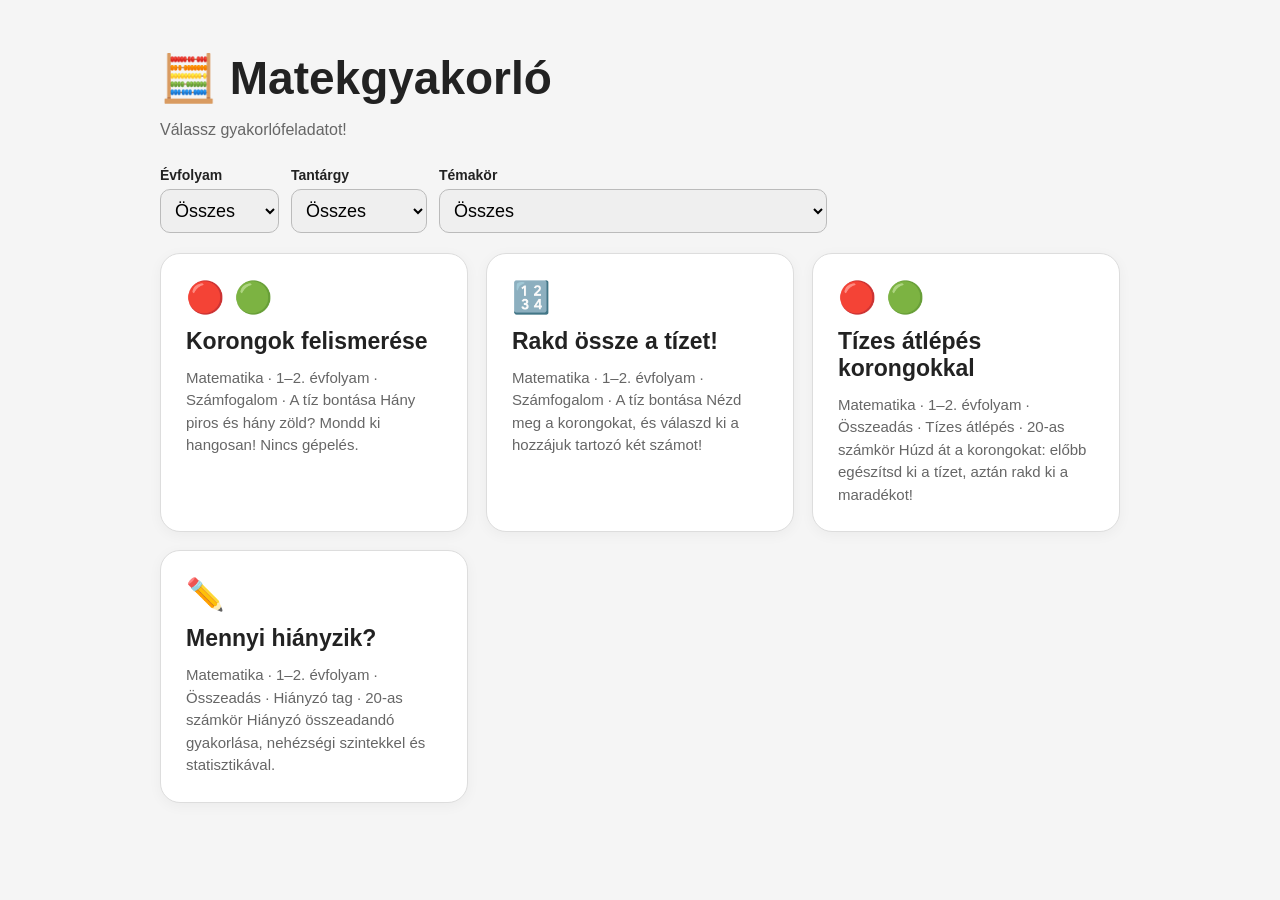
==== commit cafbe37b: "Add automatic cache busting and version checking" ====
--- a/index.html
+++ b/index.html
@@ -1,3 +1,36 @@
-<!doctype html><html lang="hu"><head><meta charset="utf-8"><meta name="viewport" content="width=device-width, initial-scale=1"><title>Matekgyakorló</title><link rel="stylesheet" href="style.css"></head><body>
+<!doctype html><html lang="hu"><head><meta charset="utf-8"><meta name="viewport" content="width=device-width, initial-scale=1"><title>Matekgyakorló</title><link rel="stylesheet" href="style.css"><!-- MATEK-CACHE-START -->
+<script>
+(() => {
+  const versionFile = new URL('version.json', document.baseURI);
+  const current = '20261114170903';
+  let refreshing = false;
+  async function checkVersion() {
+    if (refreshing) return;
+    try {
+      const response = await fetch(versionFile.href + '?t=' + Date.now(), {
+        cache: 'no-store'
+      });
+      if (!response.ok) return;
+      const data = await response.json();
+      if (data.version && data.version !== current) {
+        refreshing = true;
+        const url = new URL(location.href);
+        url.searchParams.set('site_version', data.version);
+        location.replace(url.href);
+      }
+    } catch (_) { /* Offline: keep the page usable. */ }
+  }
+  window.addEventListener('pageshow', checkVersion);
+  document.addEventListener('visibilitychange', () => {
+    if (!document.hidden) checkVersion();
+  });
+  window.addEventListener('focus', checkVersion);
+  setInterval(() => {
+    if (!document.hidden) checkVersion();
+  }, 60000);
+})();
+</script>
+<!-- MATEK-CACHE-END -->
+</head><body>
 <main id="home" class="home"><h1>🧮 Matekgyakorló</h1><p>Válassz gyakorlófeladatot!</p><div class="toolbar"><label>Évfolyam<select id="grade"><option value="all">Összes</option><option value="1">1. osztály</option><option value="2">2. osztály</option></select></label><label>Tantárgy<select id="subject"><option value="all">Összes</option></select></label><label>Témakör<select id="topic"><option value="all">Összes</option></select></label></div><div class="mode-grid" id="exerciseList"></div></main>
-<script type="module" src="js/home.js"></script></body></html>+<script type="module" src="js/home.js?v=20261114170903"></script></body></html>
--- a/style.css
+++ b/style.css
@@ -1,262 +1,833 @@
 
-        * { box-sizing: border-box; }
-
-        body {
-            font-family: Arial, sans-serif;
-            background: #f5f5f5;
-            color: #222;
-            margin: 0;
-            padding: 20px;
-        }
-
-        .app {
-            max-width: 760px;
-            margin: 30px auto;
-        }
-
-        .toolbar {
-            display: flex;
-            gap: 12px;
-            flex-wrap: wrap;
-            align-items: end;
-            margin-bottom: 20px;
-        }
-
-        label {
-            font-size: 14px;
-            font-weight: bold;
-        }
-
-        select, button, input { font-size: 18px; }
-
-        select {
-            display: block;
-            margin-top: 6px;
-            padding: 10px;
-            border-radius: 10px;
-            border: 1px solid #bbb;
-        }
-
-        button {
-            padding: 12px 20px;
-            border: 0;
-            border-radius: 10px;
-            cursor: pointer;
-            background: #222;
-            color: white;
-        }
-
-        button.secondary { background: #666; }
-        button.finish { background: #b51f1f; margin-left: auto; }
-
-        .card {
-            background: white;
-            border-radius: 20px;
-            padding: 36px 20px;
-            text-align: center;
-            box-shadow: 0 4px 20px rgba(0,0,0,0.08);
-        }
-
-        .question-label { color: #666; margin-bottom: 14px; }
-
-        .equation {
-            display: flex;
-            justify-content: center;
-            align-items: center;
-            gap: 15px;
-            font-size: 48px;
-            font-weight: bold;
-            flex-wrap: wrap;
-        }
-
-        #answer {
-            width: 100px;
-            height: 70px;
-            font-size: 42px;
-            text-align: center;
-            border-radius: 12px;
-            border: 3px solid #bbb;
-        }
-
-        #answer:focus { outline: none; border-color: #333; }
-
-        #feedback {
-            margin-top: 20px;
-            min-height: 35px;
-            font-size: 22px;
-            font-weight: bold;
-        }
-
-        .stats {
-            display: grid;
-            grid-template-columns: repeat(4, 1fr);
-            gap: 12px;
-            margin-top: 15px;
-        }
-
-        .stat {
-            background: white;
-            border-radius: 14px;
-            padding: 16px;
-            text-align: center;
-            box-shadow: 0 2px 10px rgba(0,0,0,0.05);
-        }
-
-        .stat-number { font-size: 28px; font-weight: bold; }
-        .stat-label { font-size: 13px; color: #666; }
-
-        .tip {
-            text-align: center;
-            color: #666;
-            font-size: 14px;
-            margin-top: 18px;
-        }
-
-        .modal-backdrop {
-            position: fixed;
-            inset: 0;
-            background: rgba(0,0,0,0.55);
-            display: none;
-            align-items: center;
-            justify-content: center;
-            padding: 20px;
-            z-index: 1000;
-        }
-
-        .modal-backdrop.show { display: flex; }
-
-        .modal {
-            width: min(900px, 100%);
-            max-height: 90vh;
-            overflow: auto;
-            background: white;
-            border-radius: 20px;
-            padding: 24px;
-            box-shadow: 0 12px 50px rgba(0,0,0,0.25);
-        }
-
-        .modal-header {
-            display: flex;
-            justify-content: space-between;
-            align-items: center;
-            gap: 16px;
-            margin-bottom: 16px;
-        }
-
-        .modal h2 { margin: 0; }
-
-        .summary-grid {
-            display: grid;
-            grid-template-columns: repeat(4, 1fr);
-            gap: 10px;
-            margin: 18px 0 22px;
-        }
-
-        .summary-box {
-            background: #f1f1f1;
-            border-radius: 12px;
-            padding: 14px;
-            text-align: center;
-        }
-
-        .summary-box strong {
-            display: block;
-            font-size: 24px;
-            margin-bottom: 4px;
-        }
-
-        table {
-            width: 100%;
-            border-collapse: collapse;
-            font-size: 15px;
-        }
-
-        th, td {
-            border-bottom: 1px solid #ddd;
-            padding: 10px 8px;
-            text-align: left;
-        }
-
-        th { background: #f7f7f7; position: sticky; top: 0; }
-        tr.wrong { background: #fff0f0; }
-        tr.correct-row { background: #f3fff3; }
-        .status-ok { color: #087a16; font-weight: bold; }
-        .status-wrong { color: #b00020; font-weight: bold; }
-
-        .empty-state {
-            padding: 30px 10px;
-            text-align: center;
-            color: #666;
-        }
-
-        .modal-actions {
-            display: flex;
-            gap: 10px;
-            justify-content: flex-end;
-            margin-top: 20px;
-            flex-wrap: wrap;
-        }
-
-        @media print {
-            body:has(#choiceStatsModal.show) #statsModal { display:none !important; }
-            body:has(#statsModal.show) #choiceStatsModal { display:none !important; }
-            body { background: white; padding: 0; }
-            .app { display: none !important; }
-            .modal-backdrop { position: static; display: block !important; background: white; padding: 0; }
-            .modal { width: 100%; max-height: none; overflow: visible; box-shadow: none; border-radius: 0; padding: 0; }
-            .modal-header button, .modal-actions { display: none !important; }
-            .modal-header { margin-bottom: 10px; }
-            .summary-grid { grid-template-columns: repeat(4, 1fr); }
-            th { position: static; }
-            tr { break-inside: avoid; }
-        }
-
-        @media (max-width: 650px) {
-            .equation { font-size: 34px; }
-            #answer { width: 80px; height: 60px; font-size: 34px; }
-            .stats, .summary-grid { grid-template-columns: repeat(2, 1fr); }
-            button.finish { margin-left: 0; }
-            table { font-size: 13px; }
-            th, td { padding: 8px 5px; }
-        }
-
-        .home, .practice-view {max-width:960px;margin:24px auto;}
-        .home h1 {font-size:clamp(30px,5vw,46px);margin-bottom:8px;}
-        .home p {color:#666;margin-bottom:28px;}
-        .mode-grid {display:grid;grid-template-columns:repeat(auto-fit,minmax(245px,1fr));gap:18px;}
-        .mode-card {display:block;text-align:left;background:white;color:#222;border:1px solid #ddd;border-radius:20px;padding:25px;min-height:195px;box-shadow:0 3px 14px #0000000b;}
-        .mode-card strong {display:block;font-size:23px;margin:12px 0;}
-        .mode-card small {display:block;color:#666;font-size:15px;line-height:1.5;}
-        .mode-card:hover {border-color:#777;transform:translateY(-2px);}
-        .mode-icon {font-size:31px;}
-        .practice-view {display:none;}
-        .back-button {background:transparent;color:#444;border:1px solid #bbb;margin-bottom:16px;font-size:16px;}
-        .practice-panel {background:white;border-radius:20px;padding:24px;box-shadow:0 4px 20px #0000000c;}
-        .practice-head {display:flex;align-items:center;justify-content:space-between;gap:12px;flex-wrap:wrap;}
-        .practice-head h2 {margin:0;font-size:23px;}
-        .disc-grid {display:grid;grid-template-columns:repeat(5,minmax(0,1fr));gap:8px;margin:24px auto 16px;max-width:900px;}
-        .disc {width:100%;aspect-ratio:1;border-radius:50%;background:#14a34a;}
-        .disc.red {background:#df2424;}
-        .disc.green {background:#14a34a;}
-        .disc-equation {text-align:center;font-size:clamp(26px,5vw,36px);font-weight:bold;margin:14px 0;}
-        .red-text {color:#df2424;} .green-text {color:#149c46;}
-        .answer-toggle {width:100%;background:transparent;color:#333;border:1px solid #bbb;margin-top:12px;}
-        .muted-note {color:#777;text-align:center;font-size:15px;margin-top:12px;}
-        .choice-layout {display:grid;grid-template-columns:1fr 1fr;gap:20px;margin-top:22px;}
-        .choice-column h3 {text-align:center;margin:0 0 12px;}
-        .number-choices {display:grid;grid-template-columns:repeat(3,minmax(0,1fr));gap:8px;}
-        .number-choice {background:#fafafa;border:2px solid #ddd;color:#222;font-size:clamp(22px,4vw,34px);font-weight:bold;min-height:65px;padding:6px;}
-        .number-choice.red-choice {color:#df2424;} .number-choice.green-choice {color:#149c46;}
-        .number-choice.selected-red {background:#ffe4e4;border-color:#df2424;}
-        .number-choice.selected-green {background:#e0f7e8;border-color:#149c46;}
-        .choice-result {font-size:clamp(30px,5vw,42px);font-weight:bold;text-align:center;margin:22px 0 10px;}
-        .choice-feedback {text-align:center;min-height:32px;font-size:21px;font-weight:bold;}
-        .choice-actions {display:flex;justify-content:center;gap:12px;flex-wrap:wrap;margin-top:16px;}
-        .choice-actions button:disabled {opacity:.4;cursor:not-allowed;}
-        @media(max-width:550px) {.practice-panel{padding:14px}.disc-grid{gap:5px}.choice-layout{gap:10px}.number-choices{gap:5px}.number-choice{min-height:53px}}
-    
+* {
+    box-sizing: border-box;
+}
+
+body {
+    font-family: Arial, sans-serif;
+    background: #f5f5f5;
+    color: #222;
+    margin: 0;
+    padding: 20px;
+}
+
+.app {
+    max-width: 760px;
+    margin: 30px auto;
+}
+
+.toolbar {
+    display: flex;
+    gap: 12px;
+    flex-wrap: wrap;
+    align-items: end;
+    margin-bottom: 20px;
+}
+
+label {
+    font-size: 14px;
+    font-weight: bold;
+}
+
+select, button, input {
+    font-size: 18px;
+}
+
+select {
+    display: block;
+    margin-top: 6px;
+    padding: 10px;
+    border-radius: 10px;
+    border: 1px solid #bbb;
+}
+
+button {
+    padding: 12px 20px;
+    border: 0;
+    border-radius: 10px;
+    cursor: pointer;
+    background: #222;
+    color: white;
+}
+
+button.secondary {
+    background: #666;
+}
+
+button.finish {
+    background: #b51f1f;
+    margin-left: auto;
+}
+
+.card {
+    background: white;
+    border-radius: 20px;
+    padding: 36px 20px;
+    text-align: center;
+    box-shadow: 0 4px 20px rgba(0, 0, 0, 0.08);
+}
+
+.question-label {
+    color: #666;
+    margin-bottom: 14px;
+}
+
+.equation {
+    display: flex;
+    justify-content: center;
+    align-items: center;
+    gap: 15px;
+    font-size: 48px;
+    font-weight: bold;
+    flex-wrap: wrap;
+}
+
+#answer {
+    width: 100px;
+    height: 70px;
+    font-size: 42px;
+    text-align: center;
+    border-radius: 12px;
+    border: 3px solid #bbb;
+}
+
+#answer:focus {
+    outline: none;
+    border-color: #333;
+}
+
+#feedback {
+    margin-top: 20px;
+    min-height: 35px;
+    font-size: 22px;
+    font-weight: bold;
+}
+
+.stats {
+    display: grid;
+    grid-template-columns: repeat(4, 1fr);
+    gap: 12px;
+    margin-top: 15px;
+}
+
+.stat {
+    background: white;
+    border-radius: 14px;
+    padding: 16px;
+    text-align: center;
+    box-shadow: 0 2px 10px rgba(0, 0, 0, 0.05);
+}
+
+.stat-number {
+    font-size: 28px;
+    font-weight: bold;
+}
+
+.stat-label {
+    font-size: 13px;
+    color: #666;
+}
+
+.tip {
+    text-align: center;
+    color: #666;
+    font-size: 14px;
+    margin-top: 18px;
+}
+
+.modal-backdrop {
+    position: fixed;
+    inset: 0;
+    background: rgba(0, 0, 0, 0.55);
+    display: none;
+    align-items: center;
+    justify-content: center;
+    padding: 20px;
+    z-index: 1000;
+}
+
+.modal-backdrop.show {
+    display: flex;
+}
+
+.modal {
+    width: min(900px, 100%);
+    max-height: 90vh;
+    overflow: auto;
+    background: white;
+    border-radius: 20px;
+    padding: 24px;
+    box-shadow: 0 12px 50px rgba(0, 0, 0, 0.25);
+}
+
+.modal-header {
+    display: flex;
+    justify-content: space-between;
+    align-items: center;
+    gap: 16px;
+    margin-bottom: 16px;
+}
+
+.modal h2 {
+    margin: 0;
+}
+
+.summary-grid {
+    display: grid;
+    grid-template-columns: repeat(4, 1fr);
+    gap: 10px;
+    margin: 18px 0 22px;
+}
+
+.summary-box {
+    background: #f1f1f1;
+    border-radius: 12px;
+    padding: 14px;
+    text-align: center;
+}
+
+.summary-box strong {
+    display: block;
+    font-size: 24px;
+    margin-bottom: 4px;
+}
+
+table {
+    width: 100%;
+    border-collapse: collapse;
+    font-size: 15px;
+}
+
+th, td {
+    border-bottom: 1px solid #ddd;
+    padding: 10px 8px;
+    text-align: left;
+}
+
+th {
+    background: #f7f7f7;
+    position: sticky;
+    top: 0;
+}
+
+tr.wrong {
+    background: #fff0f0;
+}
+
+tr.correct-row {
+    background: #f3fff3;
+}
+
+.status-ok {
+    color: #087a16;
+    font-weight: bold;
+}
+
+.status-wrong {
+    color: #b00020;
+    font-weight: bold;
+}
+
+.empty-state {
+    padding: 30px 10px;
+    text-align: center;
+    color: #666;
+}
+
+.modal-actions {
+    display: flex;
+    gap: 10px;
+    justify-content: flex-end;
+    margin-top: 20px;
+    flex-wrap: wrap;
+}
+
+@media print {
+    body:has(#choiceStatsModal.show) #statsModal {
+        display: none !important;
+    }
+
+    body:has(#statsModal.show) #choiceStatsModal {
+        display: none !important;
+    }
+
+    body {
+        background: white;
+        padding: 0;
+    }
+
+    .app {
+        display: none !important;
+    }
+
+    .modal-backdrop {
+        position: static;
+        display: block !important;
+        background: white;
+        padding: 0;
+    }
+
+    .modal {
+        width: 100%;
+        max-height: none;
+        overflow: visible;
+        box-shadow: none;
+        border-radius: 0;
+        padding: 0;
+    }
+
+    .modal-header button, .modal-actions {
+        display: none !important;
+    }
+
+    .modal-header {
+        margin-bottom: 10px;
+    }
+
+    .summary-grid {
+        grid-template-columns: repeat(4, 1fr);
+    }
+
+    th {
+        position: static;
+    }
+
+    tr {
+        break-inside: avoid;
+    }
+}
+
+@media (max-width: 650px) {
+    .equation {
+        font-size: 34px;
+    }
+
+    #answer {
+        width: 80px;
+        height: 60px;
+        font-size: 34px;
+    }
+
+    .stats, .summary-grid {
+        grid-template-columns: repeat(2, 1fr);
+    }
+
+    button.finish {
+        margin-left: 0;
+    }
+
+    table {
+        font-size: 13px;
+    }
+
+    th, td {
+        padding: 8px 5px;
+    }
+}
+
+.home, .practice-view {
+    max-width: 960px;
+    margin: 24px auto;
+}
+
+.home h1 {
+    font-size: clamp(30px, 5vw, 46px);
+    margin-bottom: 8px;
+}
+
+.home p {
+    color: #666;
+    margin-bottom: 28px;
+}
+
+.mode-grid {
+    display: grid;
+    grid-template-columns:repeat(auto-fit, minmax(245px, 1fr));
+    gap: 18px;
+}
+
+.mode-card {
+    display: block;
+    text-align: left;
+    background: white;
+    color: #222;
+    border: 1px solid #ddd;
+    border-radius: 20px;
+    padding: 25px;
+    min-height: 195px;
+    box-shadow: 0 3px 14px #0000000b;
+}
+
+.mode-card strong {
+    display: block;
+    font-size: 23px;
+    margin: 12px 0;
+}
+
+.mode-card small {
+    display: block;
+    color: #666;
+    font-size: 15px;
+    line-height: 1.5;
+}
+
+.mode-card:hover {
+    border-color: #777;
+    transform: translateY(-2px);
+}
+
+.mode-icon {
+    font-size: 31px;
+}
+
+.practice-view {
+    display: none;
+}
+
+.back-button {
+    background: transparent;
+    color: #444;
+    border: 1px solid #bbb;
+    margin-bottom: 16px;
+    font-size: 16px;
+}
+
+.practice-panel {
+    background: white;
+    border-radius: 20px;
+    padding: 24px;
+    box-shadow: 0 4px 20px #0000000c;
+}
+
+.practice-head {
+    display: flex;
+    align-items: center;
+    justify-content: space-between;
+    gap: 12px;
+    flex-wrap: wrap;
+}
+
+.practice-head h2 {
+    margin: 0;
+    font-size: 23px;
+}
+
+.disc-grid {
+    display: grid;
+    grid-template-columns:repeat(5, minmax(0, 1fr));
+    gap: 8px;
+    margin: 24px auto 16px;
+    max-width: 900px;
+}
+
+.disc {
+    width: 100%;
+    aspect-ratio: 1;
+    border-radius: 50%;
+    background: #14a34a;
+}
+
+.disc.red {
+    background: #df2424;
+}
+
+.disc.green {
+    background: #14a34a;
+}
+
+.disc-equation {
+    text-align: center;
+    font-size: clamp(26px, 5vw, 36px);
+    font-weight: bold;
+    margin: 14px 0;
+}
+
+.red-text {
+    color: #df2424;
+}
+
+.green-text {
+    color: #149c46;
+}
+
+.answer-toggle {
+    width: 100%;
+    background: transparent;
+    color: #333;
+    border: 1px solid #bbb;
+    margin-top: 12px;
+}
+
+.muted-note {
+    color: #777;
+    text-align: center;
+    font-size: 15px;
+    margin-top: 12px;
+}
+
+.choice-layout {
+    display: grid;
+    grid-template-columns:1fr 1fr;
+    gap: 20px;
+    margin-top: 22px;
+}
+
+.choice-column h3 {
+    text-align: center;
+    margin: 0 0 12px;
+}
+
+.number-choices {
+    display: grid;
+    grid-template-columns:repeat(3, minmax(0, 1fr));
+    gap: 8px;
+}
+
+.number-choice {
+    background: #fafafa;
+    border: 2px solid #ddd;
+    color: #222;
+    font-size: clamp(22px, 4vw, 34px);
+    font-weight: bold;
+    min-height: 65px;
+    padding: 6px;
+}
+
+.number-choice.red-choice {
+    color: #df2424;
+}
+
+.number-choice.green-choice {
+    color: #149c46;
+}
+
+.number-choice.selected-red {
+    background: #ffe4e4;
+    border-color: #df2424;
+}
+
+.number-choice.selected-green {
+    background: #e0f7e8;
+    border-color: #149c46;
+}
+
+.choice-result {
+    font-size: clamp(30px, 5vw, 42px);
+    font-weight: bold;
+    text-align: center;
+    margin: 22px 0 10px;
+}
+
+.choice-feedback {
+    text-align: center;
+    min-height: 32px;
+    font-size: 21px;
+    font-weight: bold;
+}
+
+.choice-actions {
+    display: flex;
+    justify-content: center;
+    gap: 12px;
+    flex-wrap: wrap;
+    margin-top: 16px;
+}
+
+.choice-actions button:disabled {
+    opacity: .4;
+    cursor: not-allowed;
+}
+
+@media (max-width: 550px) {
+    .practice-panel {
+        padding: 14px
+    }
+
+    .disc-grid {
+        gap: 5px
+    }
+
+    .choice-layout {
+        gap: 10px
+    }
+
+    .number-choices {
+        gap: 5px
+    }
+
+    .number-choice {
+        min-height: 53px
+    }
+}
+
 /* Modular page navigation */
-.exercise-meta {color:#666;font-size:14px;margin:0 0 16px;}
-.site-header {max-width:960px;margin:0 auto;}
-.site-header a {color:#333;}
-.mode-card {text-decoration:none;}
+.exercise-meta {
+    color: #666;
+    font-size: 14px;
+    margin: 0 0 16px;
+}
+
+.site-header {
+    max-width: 960px;
+    margin: 0 auto;
+}
+
+.site-header a {
+    color: #333;
+}
+
+.mode-card {
+    text-decoration: none;
+}
+
+/* Tízes átlépés – önálló modul */
+.ten-panel {
+    max-width: 760px;
+    margin: auto
+}
+
+.ten-settings {
+    display: flex;
+    align-items: center;
+    gap: 12px;
+    flex-wrap: wrap;
+    margin: 12px 0
+}
+
+.ten-settings select {
+    margin: 0;
+    max-width: 100%
+}
+
+.ten-equation {
+    text-align: center;
+    font-size: clamp(32px, 7vw, 52px);
+    font-weight: 700;
+    margin: 18px 0
+}
+
+.ten-frame-label {
+    font-weight: 700;
+    margin: 15px 0 7px
+}
+
+.ten-frame {
+    display: grid;
+    grid-template-columns:repeat(5, minmax(0, 1fr));
+    gap: 5px;
+    max-width: 480px;
+    margin: auto
+}
+
+.ten-cell {
+    aspect-ratio: 1;
+    min-width: 0;
+    padding: 6px;
+    border: 2px solid #aab0b8;
+    border-radius: 8px;
+    background: #f7f8fa;
+    display: flex;
+    align-items: center;
+    justify-content: center;
+    touch-action: manipulation
+}
+
+.ten-cell:focus-visible, .ten-bank-disc:focus-visible {
+    outline: 3px solid #2563eb;
+    outline-offset: 2px
+}
+
+.ten-cell.ten-drop-target {
+    background: #dbeafe;
+    border-color: #2563eb
+}
+
+.ten-disc {
+    display: block;
+    width: 85%;
+    aspect-ratio: 1;
+    border-radius: 50%;
+    box-shadow: inset -3px -4px 0 #0002
+}
+
+.ten-red {
+    background: #e23c3c
+}
+
+.ten-green, .ten-bank-disc {
+    background: #22a559
+}
+
+.ten-bank {
+    min-height: 66px;
+    display: flex;
+    justify-content: center;
+    align-items: center;
+    flex-wrap: wrap;
+    gap: 10px;
+    padding: 10px;
+    border: 2px dashed #aab0b8;
+    border-radius: 12px
+}
+
+.ten-bank-disc {
+    width: 48px;
+    height: 48px;
+    border-radius: 50%;
+    border: 2px solid #167c40;
+    cursor: grab;
+    touch-action: manipulation;
+    box-shadow: inset -3px -4px 0 #0002
+}
+
+.ten-bank-disc.selected {
+    outline: 4px solid #f5bd28;
+    outline-offset: 2px
+}
+
+.ten-feedback {
+    min-height: 52px;
+    text-align: center;
+    font-size: 20px;
+    font-weight: bold;
+    padding: 12px 0
+}
+
+.ten-error {
+    color: #a21d1d
+}
+
+.ten-success {
+    color: #16823b
+}
+
+.ten-footer {
+    display: flex;
+    justify-content: space-between;
+    align-items: center;
+    gap: 12px;
+    flex-wrap: wrap
+}
+
+@media (max-width: 480px) {
+    .ten-cell {
+        padding: 3px;
+        border-radius: 5px
+    }
+
+    .ten-bank-disc {
+        width: 42px;
+        height: 42px
+    }
+
+    .ten-panel {
+        padding: 16px 12px
+    }
+}
+
+@media print {
+    .ten-panel, .site-header, .back-button {
+        display: none !important
+    }
+
+    #tenStatsModal {
+        display: block !important;
+        position: static;
+        background: white;
+        padding: 0
+    }
+
+    #tenStatsModal .modal {
+        box-shadow: none;
+        max-height: none;
+        width: 100%;
+        overflow: visible
+    }
+
+    #tenStatsModal button {
+        display: none
+    }
+}
+
+/* Tízes átlépés – gyakorlási idő és feladatszámláló */
+
+.ten-session-info {
+    display: flex;
+    justify-content: center;
+    gap: 16px;
+    flex-wrap: wrap;
+    margin: 20px 0;
+}
+
+.ten-session-item {
+    display: flex;
+    flex-direction: column;
+    align-items: center;
+    gap: 6px;
+    min-width: 150px;
+    padding: 12px 20px;
+    border: 1px solid #d1d5db;
+    border-radius: 12px;
+    background: #f8fafc;
+    text-align: center;
+}
+
+.ten-session-item span {
+    font-size: 14px;
+    color: #64748b;
+}
+
+.ten-session-item strong {
+    font-size: 28px;
+    font-weight: 700;
+    font-variant-numeric: tabular-nums;
+    color: #1e293b;
+}
+
+/* Tízes átlépés – beírható eredmény */
+
+.ten-equation {
+    display: flex;
+    align-items: center;
+    justify-content: center;
+    gap: 12px;
+}
+
+.ten-answer {
+    width: 100px;
+    height: 68px;
+    padding: 4px;
+    border: 2px solid transparent;
+    border-radius: 12px;
+    background: #f1f5f9;
+    color: #222;
+    font: inherit;
+    font-size: inherit;
+    font-weight: 700;
+    text-align: center;
+    appearance: textfield;
+}
+
+.ten-answer:focus {
+    outline: none;
+    border-color: #2563eb;
+    background: white;
+}
+
+.ten-answer::-webkit-inner-spin-button,
+.ten-answer::-webkit-outer-spin-button {
+    appearance: none;
+    margin: 0;
+}
+
+.ten-answer:disabled {
+    opacity: 1;
+    background: transparent;
+    color: #16823b;
+    -webkit-text-fill-color: #16823b;
+}
+
+.ten-answer.wrong-answer {
+    border-color: #dc2626;
+    background: #fef2f2;
+}
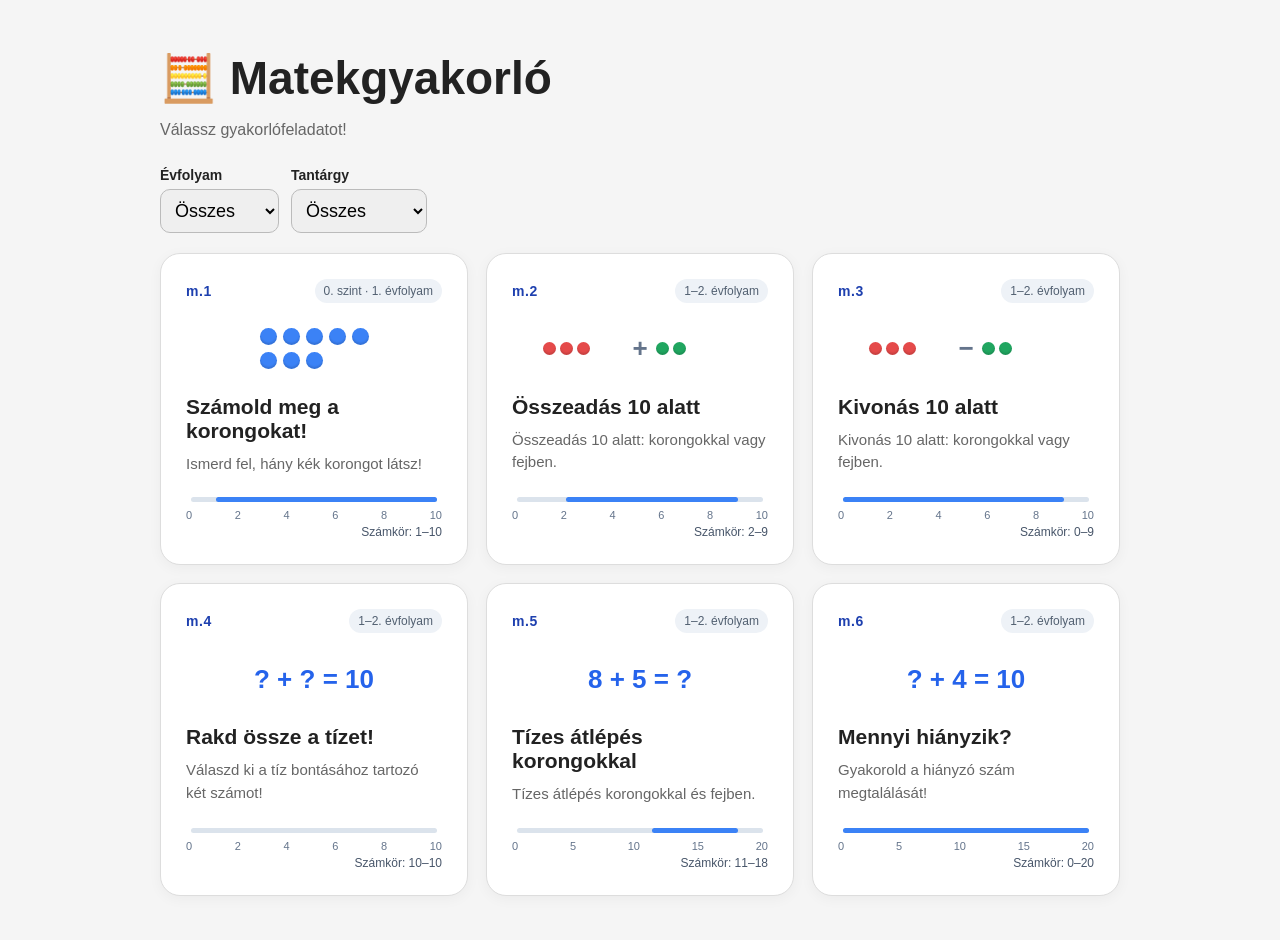
==== commit 076ec2b6: "Add math exercises and redesign main menu" ====
--- a/index.html
+++ b/index.html
@@ -1,4 +1,4 @@
-<!doctype html><html lang="hu"><head><meta charset="utf-8"><meta name="viewport" content="width=device-width, initial-scale=1"><title>Matekgyakorló</title><link rel="stylesheet" href="style.css"><!-- MATEK-CACHE-START -->
+<!doctype html><html lang="hu"><head><meta charset="utf-8"><meta name="viewport" content="width=device-width, initial-scale=1"><title>Matekgyakorló</title><link rel="stylesheet" href="style.css?v=1794676788"><!-- MATEK-CACHE-START -->
 <script>
 (() => {
   const versionFile = new URL('version.json', document.baseURI);
@@ -32,5 +32,5 @@
 </script>
 <!-- MATEK-CACHE-END -->
 </head><body>
-<main id="home" class="home"><h1>🧮 Matekgyakorló</h1><p>Válassz gyakorlófeladatot!</p><div class="toolbar"><label>Évfolyam<select id="grade"><option value="all">Összes</option><option value="1">1. osztály</option><option value="2">2. osztály</option></select></label><label>Tantárgy<select id="subject"><option value="all">Összes</option></select></label><label>Témakör<select id="topic"><option value="all">Összes</option></select></label></div><div class="mode-grid" id="exerciseList"></div></main>
-<script type="module" src="js/home.js?v=20261114170903"></script></body></html>+<main data-matek-home-v2="1" id="home" class="home"><h1>🧮 Matekgyakorló</h1><p>Válassz gyakorlófeladatot!</p><div class="toolbar"><label>Évfolyam<select id="grade"><option value="all">Összes</option><option value="1">1. osztály</option><option value="2">2. osztály</option></select></label><label>Tantárgy<select id="subject"><option value="all">Összes</option></select></label></div><div class="mode-grid" id="exerciseList"></div></main>
+<script type="module" src="js/home.js?v=1794676788"></script></body></html>
--- a/style.css
+++ b/style.css
@@ -830,4 +830,38 @@
 .ten-answer.wrong-answer {
     border-color: #dc2626;
     background: #fef2f2;
-}+}
+
+/* iPhone answer submit */
+.ten-submit { min-width: 64px; min-height: 64px; padding: 8px 16px; border-radius: 12px; font-size: 30px; font-weight: 700; cursor: pointer; touch-action: manipulation; }
+
+/* Matekgyakorló - egységes gyakorlási fejléc és statisztika */
+.matek-session-info{display:flex;gap:16px;justify-content:center;flex-wrap:wrap;margin:18px auto 24px}
+.matek-session-item{min-width:145px;padding:12px 18px;border:1px solid #d0d7e0;border-radius:12px;background:#f8fafc;text-align:center;display:flex;flex-direction:column;gap:4px}
+.matek-session-item span{font-size:13px;color:#64748b}
+.matek-session-item strong{font-size:28px;color:#17233c;font-variant-numeric:tabular-nums}
+.matek-stats-summary{display:grid;grid-template-columns:repeat(auto-fit,minmax(120px,1fr));gap:12px;margin:20px 0}
+.matek-stats-summary>div{padding:14px;border:1px solid #d0d7e0;border-radius:12px;text-align:center;display:flex;flex-direction:column;gap:5px}
+.matek-stats-summary strong{font-size:25px;font-variant-numeric:tabular-nums}
+.matek-stats-summary span{font-size:13px;color:#64748b}
+.matek-stats-summary p{grid-column:1/-1;margin:0}
+@media(max-width:520px){.matek-session-info{gap:8px}.matek-session-item{min-width:125px;padding:10px}.matek-session-item strong{font-size:24px}}
+
+/* Matekgyakorló főmenü: egyedi m.x azonosítók és számkörök */
+.home-exercise-card{display:flex;flex-direction:column;gap:10px;min-height:310px;overflow:hidden}
+.home-card-meta{display:flex;align-items:center;justify-content:space-between;gap:10px}
+.home-exercise-id{font-size:14px;font-weight:800;color:#1e40af;letter-spacing:.04em}
+.home-grade{font-size:12px;color:#526071;background:#eef2f7;padding:5px 9px;border-radius:999px}
+.home-illustration{height:72px;display:flex;flex-direction:column;justify-content:center;align-items:center;gap:5px}
+.home-bead-row{display:inline-flex;gap:4px;align-items:center}
+.home-bead-cell{width:19px;height:19px;display:inline-flex;align-items:center;justify-content:center}
+.home-disc{width:17px;height:17px;border-radius:50%;display:block;box-shadow:inset 0 -2px 2px #0002}
+.home-math-row{display:flex;align-items:center;gap:8px}.home-math-row .home-bead-cell{width:13px;height:17px}.home-math-row .home-disc{width:13px;height:13px}
+.home-math-row b{font-size:26px;color:#64748b}
+.home-formula{font-size:26px;font-weight:800;color:#2563eb;white-space:nowrap}
+.home-exercise-card strong{margin:0;font-size:21px}.home-exercise-card small{margin:0;flex:1}
+.home-numberline{margin-top:auto;padding-top:12px}
+.home-numberline-track{position:relative;height:5px;background:#dbe3ec;border-radius:8px;margin:0 5px}
+.home-numberline-fill{position:absolute;top:0;height:100%;background:#3b82f6;border-radius:8px}
+.home-numberline-ticks{display:flex;justify-content:space-between;color:#64748b;font-size:11px;margin-top:7px}
+.home-range-caption{text-align:right;color:#475569;font-size:12px;margin-top:4px}
